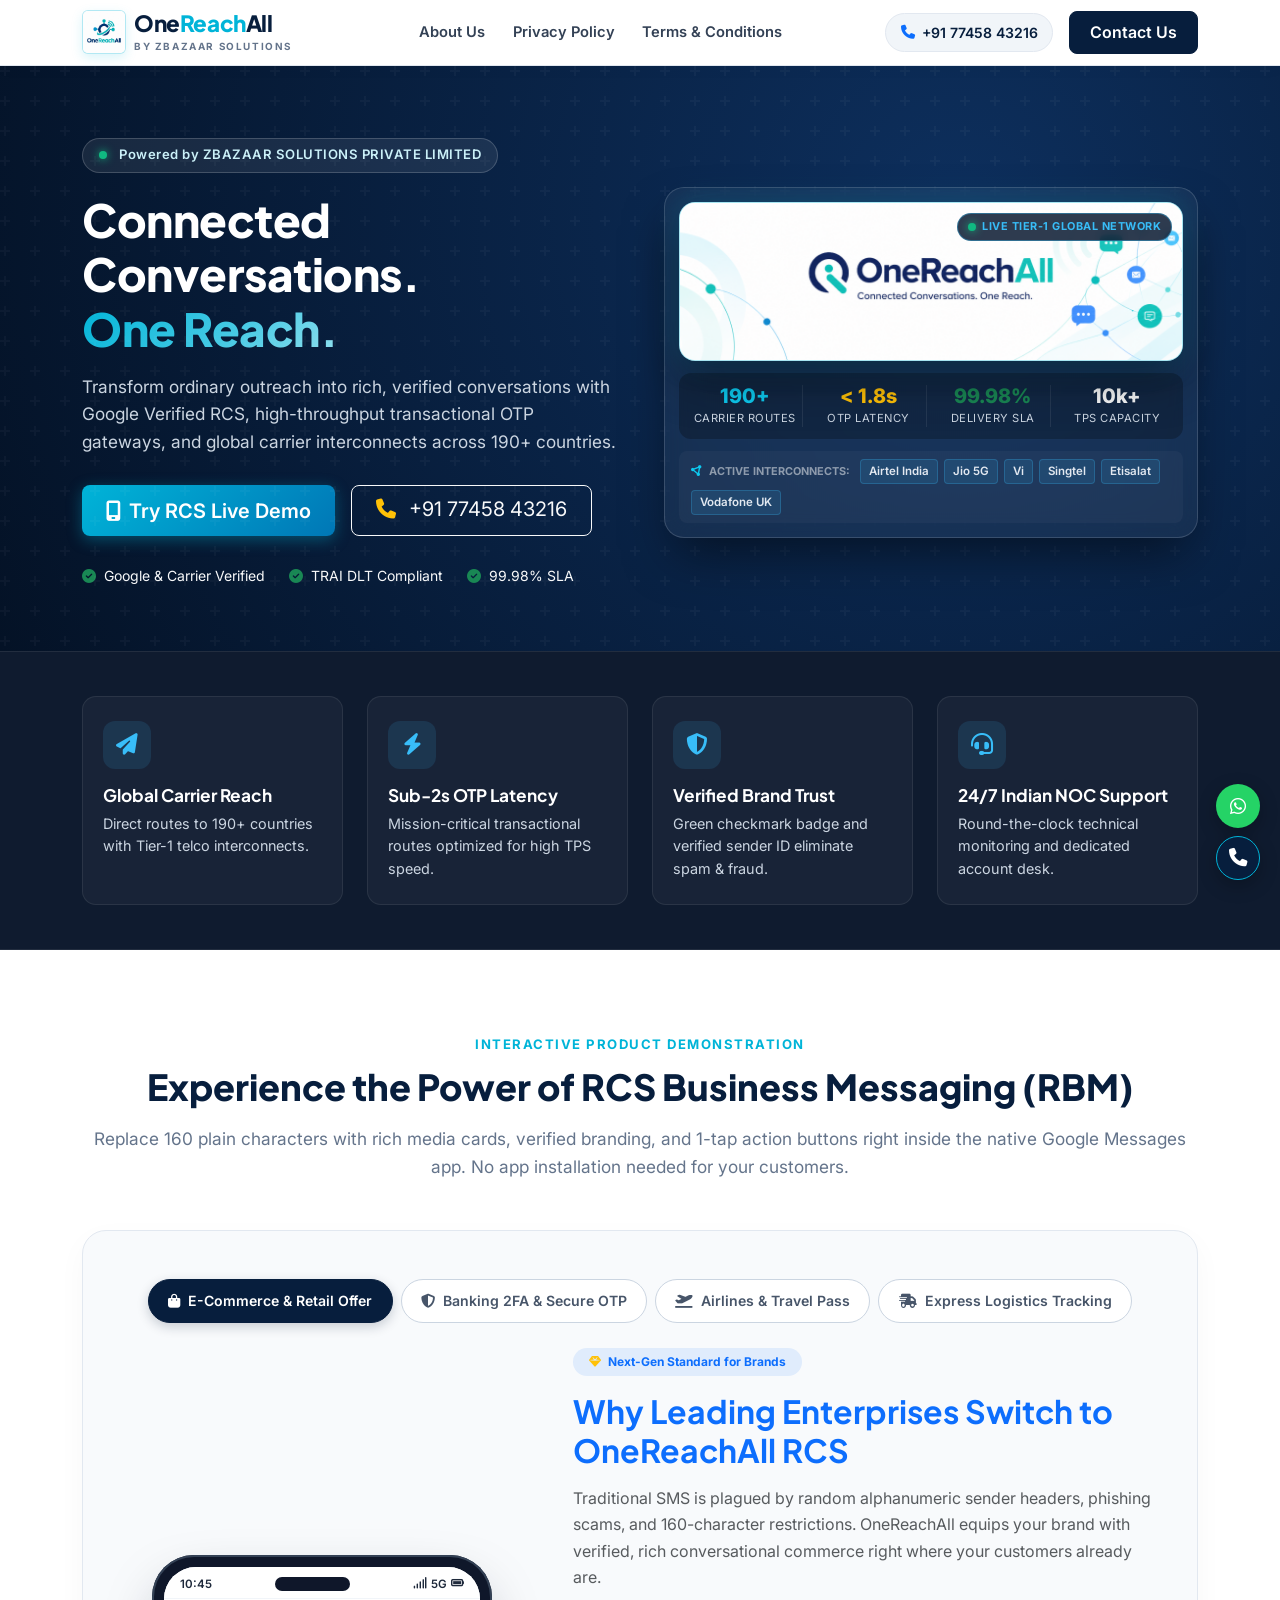
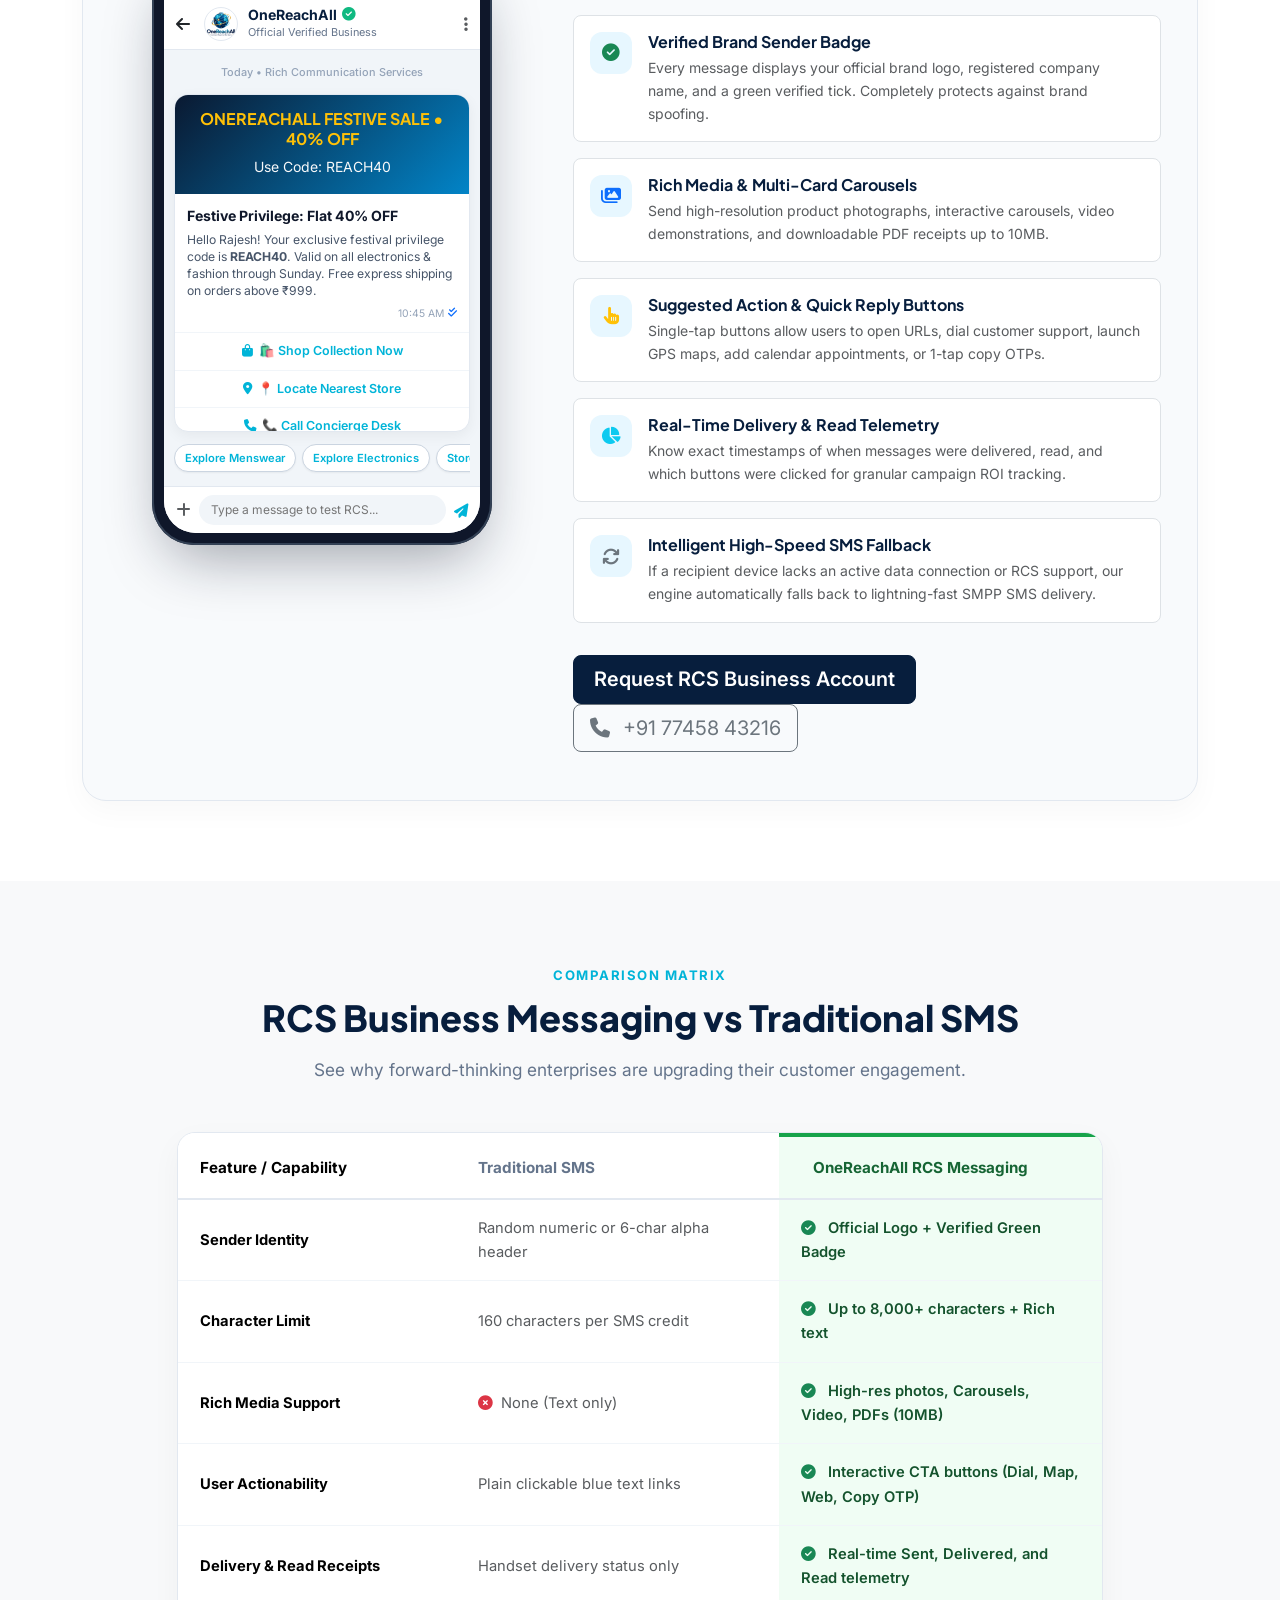
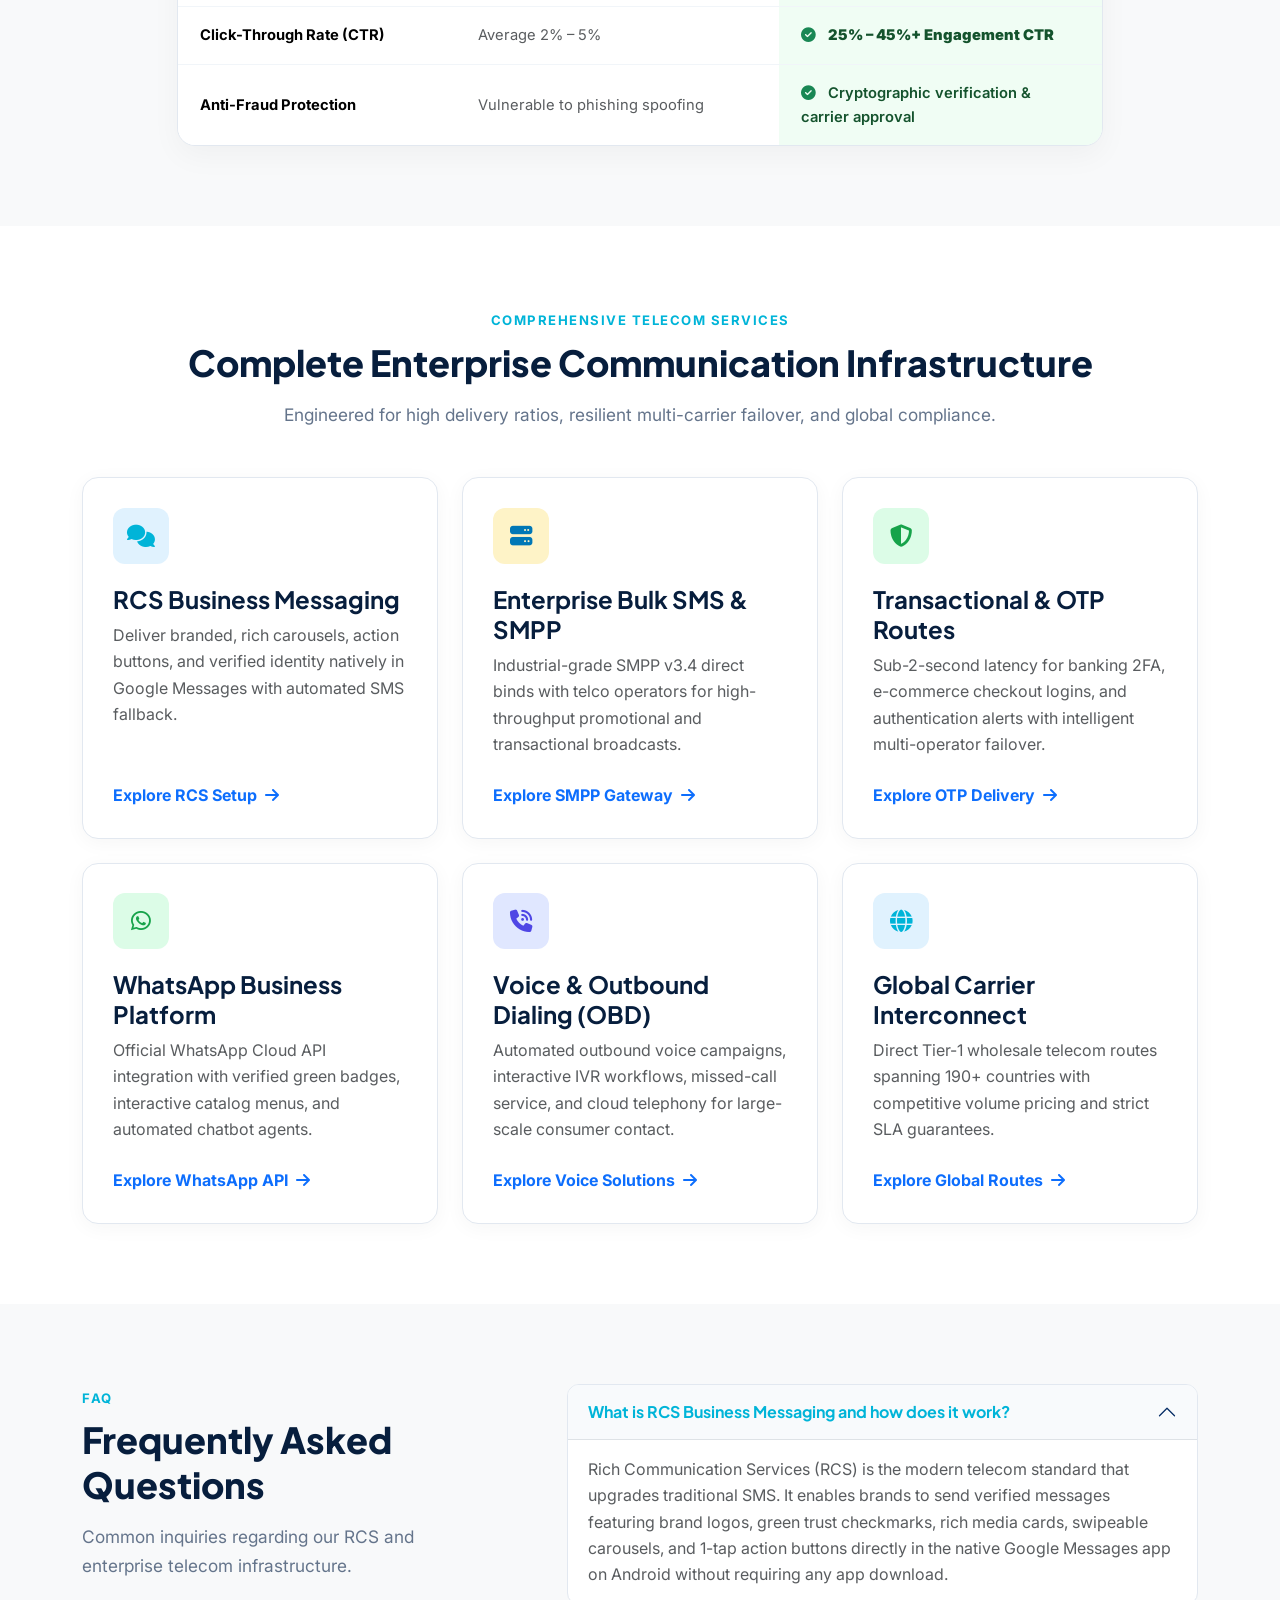
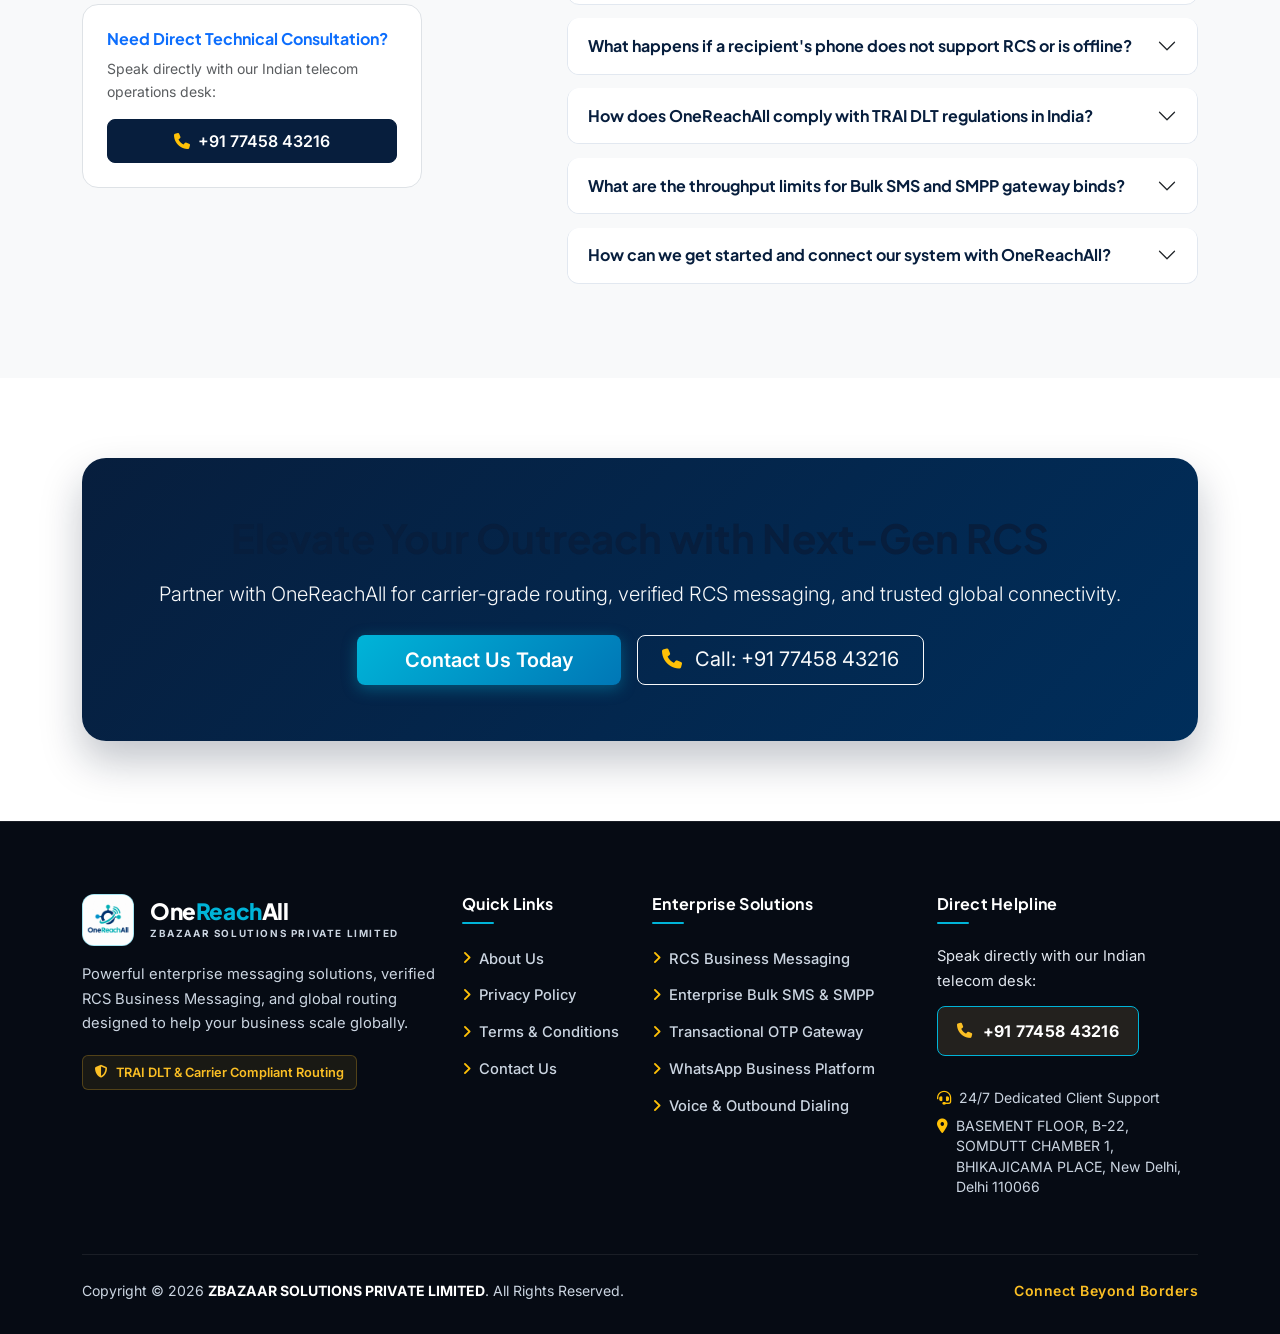
==== index.html @ 516e7132 "Initial commit - OneReachAll website by ZBAZAAR SOLUTIONS PRIVATE LIMITED" ====
<!DOCTYPE html>
<html lang="en">
<head>
  <meta charset="UTF-8">
  <meta name="viewport" content="width=device-width, initial-scale=1.0">
  <title>OneReachAll | Next-Gen RCS &amp; Enterprise Messaging Solutions</title>
  <meta name="description" content="OneReachAll provides enterprise-grade RCS Business Messaging, Bulk SMS, SMPP Gateway, and global carrier connectivity. Connect Beyond Borders.">
  
  <link rel="icon" type="image/svg+xml" href="assets/images/logo-icon.svg">
  <link rel="preconnect" href="https://fonts.googleapis.com">
  <link rel="preconnect" href="https://fonts.gstatic.com" crossorigin>
  <link href="https://fonts.googleapis.com/css2?family=Plus+Jakarta+Sans:wght@400;500;600;700;800&family=Inter:wght@400;500;600;700&display=swap" rel="stylesheet">
  <link rel="stylesheet" href="https://cdnjs.cloudflare.com/ajax/libs/font-awesome/6.4.2/css/all.min.css">
  <link href="https://cdn.jsdelivr.net/npm/bootstrap@5.3.2/dist/css/bootstrap.min.css" rel="stylesheet">
  <link rel="stylesheet" href="assets/css/style.css">
</head>
<body>

  <!-- Top Navbar -->
  <nav class="navbar navbar-expand-lg navbar-custom">
    <div class="container">
      <a class="navbar-brand d-flex align-items-center gap-2" href="/">
        <img src="assets/images/logo.jpg" alt="OneReachAll Logo" class="navbar-logo-img">
        <div class="brand-text">
          <div class="brand-name">One<span class="text-cyan">Reach</span>All</div>
          <div class="brand-sub">BY ZBAZAAR SOLUTIONS</div>
        </div>
      </a>
      
      <button class="navbar-toggler" type="button" data-bs-toggle="collapse" data-bs-target="#mainNav" aria-controls="mainNav" aria-expanded="false" aria-label="Toggle navigation">
        <span class="navbar-toggler-icon"></span>
      </button>

      <div class="collapse navbar-collapse" id="mainNav">
        <ul class="navbar-nav mx-auto mb-2 mb-lg-0">
          <li class="nav-item"><a class="nav-link" href="about-us">About Us</a></li>
          <li class="nav-item"><a class="nav-link" href="privacy-policy">Privacy Policy</a></li>
          <li class="nav-item"><a class="nav-link" href="terms-conditions">Terms &amp; Conditions</a></li>
        </ul>

        <div class="d-flex align-items-center gap-3">
          <a href="tel:+917745843216" class="btn-phone">
            <i class="fa fa-phone text-primary"></i>
            <span>+91 77458 43216</span>
          </a>
          <a href="contact-us" class="btn btn-navy">Contact Us</a>
        </div>
      </div>
    </div>
  </nav>

  <!-- Hero Section -->
  <section class="hero-section">
    <div class="container">
      <div class="row align-items-center g-5">
        <!-- Left: Headline & CTAs -->
        <div class="col-lg-6">
          <span class="hero-badge">
            <span class="pulse-dot me-1"></span> Powered by ZBAZAAR SOLUTIONS PRIVATE LIMITED
          </span>
          <h1 class="hero-title mb-3">
            Connected Conversations. <br><span class="gradient-text">One Reach.</span>
          </h1>
          <p class="hero-desc">
            Transform ordinary outreach into rich, verified conversations with Google Verified RCS, high-throughput transactional OTP gateways, and global carrier interconnects across 190+ countries.
          </p>
          <div class="d-flex flex-wrap gap-3 mb-4">
            <a href="#rcs-solutions" class="btn btn-gold btn-lg px-4">
              <i class="fa fa-mobile-screen me-2"></i> Try RCS Live Demo
            </a>
            <a href="tel:+917745843216" class="btn btn-outline-light btn-lg px-4">
              <i class="fa fa-phone me-2 text-warning"></i> +91 77458 43216
            </a>
          </div>
          <div class="d-flex flex-wrap align-items-center gap-4 text-light small pt-1">
            <div><i class="fa fa-circle-check text-success me-1"></i> Google &amp; Carrier Verified</div>
            <div><i class="fa fa-circle-check text-success me-1"></i> TRAI DLT Compliant</div>
            <div><i class="fa fa-circle-check text-success me-1"></i> 99.98% SLA</div>
          </div>
        </div>

        <!-- Right: Balanced Live Telecom Operations Dashboard -->
        <div class="col-lg-6">
          <div class="hero-dashboard-card">
            <div class="hero-banner-wrap">
              <img src="assets/images/banner.png" alt="OneReachAll - Connected Conversations. One Reach." class="hero-banner-img">
              <div class="hero-banner-overlay-badge">
                <span class="pulse-dot"></span> LIVE TIER-1 GLOBAL NETWORK
              </div>
            </div>

            <div class="hero-telemetry-grid">
              <div class="telemetry-item">
                <div class="telemetry-val text-info">190+</div>
                <div class="telemetry-lbl">Carrier Routes</div>
              </div>
              <div class="telemetry-item">
                <div class="telemetry-val text-warning">&lt; 1.8s</div>
                <div class="telemetry-lbl">OTP Latency</div>
              </div>
              <div class="telemetry-item">
                <div class="telemetry-val text-success">99.98%</div>
                <div class="telemetry-lbl">Delivery SLA</div>
              </div>
              <div class="telemetry-item">
                <div class="telemetry-val text-light">10k+</div>
                <div class="telemetry-lbl">TPS Capacity</div>
              </div>
            </div>

            <div class="hero-route-ticker">
              <span class="text-white-50 text-uppercase fw-bold me-1" style="font-size: 0.68rem;">
                <i class="fa fa-circle-nodes text-info me-1"></i> Active Interconnects:
              </span>
              <span class="ticker-pill">Airtel India</span>
              <span class="ticker-pill">Jio 5G</span>
              <span class="ticker-pill">Vi</span>
              <span class="ticker-pill">Singtel</span>
              <span class="ticker-pill">Etisalat</span>
              <span class="ticker-pill">Vodafone UK</span>
            </div>
          </div>
        </div>
      </div>
    </div>
  </section>

  <!-- 4 Pillars Section -->
  <section class="features-strip">
    <div class="container">
      <div class="row g-4">
        <div class="col-md-3 col-sm-6">
          <div class="feature-box">
            <div class="feature-icon-wrap"><i class="fa fa-paper-plane"></i></div>
            <h4>Global Carrier Reach</h4>
            <p>Direct routes to 190+ countries with Tier-1 telco interconnects.</p>
          </div>
        </div>
        <div class="col-md-3 col-sm-6">
          <div class="feature-box">
            <div class="feature-icon-wrap"><i class="fa fa-bolt"></i></div>
            <h4>Sub-2s OTP Latency</h4>
            <p>Mission-critical transactional routes optimized for high TPS speed.</p>
          </div>
        </div>
        <div class="col-md-3 col-sm-6">
          <div class="feature-box">
            <div class="feature-icon-wrap"><i class="fa fa-shield-halved"></i></div>
            <h4>Verified Brand Trust</h4>
            <p>Green checkmark badge and verified sender ID eliminate spam &amp; fraud.</p>
          </div>
        </div>
        <div class="col-md-3 col-sm-6">
          <div class="feature-box">
            <div class="feature-icon-wrap"><i class="fa fa-headset"></i></div>
            <h4>24/7 Indian NOC Support</h4>
            <p>Round-the-clock technical monitoring and dedicated account desk.</p>
          </div>
        </div>
      </div>
    </div>
  </section>

  <!-- ========================================================
       CORE HIGHLIGHT: RCS INTERACTIVE SIMULATOR & SHOWCASE
       ======================================================== -->
  <section id="rcs-solutions" class="section-padding bg-white">
    <div class="container">
      <div class="text-center max-w-700 mx-auto mb-5">
        <span class="section-tag">Interactive Product Demonstration</span>
        <h2 class="section-title">Experience the Power of RCS Business Messaging (RBM)</h2>
        <p class="lead-text">
          Replace 160 plain characters with rich media cards, verified branding, and 1-tap action buttons right inside the native Google Messages app. No app installation needed for your customers.
        </p>
      </div>

      <div class="rcs-simulator-wrapper">
        <!-- Interactive Tabs for Use Cases -->
        <div class="d-flex flex-wrap justify-content-center gap-2 mb-4">
          <button type="button" class="rcs-tab-btn active" data-tab="retail">
            <i class="fa fa-bag-shopping"></i> E-Commerce &amp; Retail Offer
          </button>
          <button type="button" class="rcs-tab-btn" data-tab="banking">
            <i class="fa fa-shield-halved"></i> Banking 2FA &amp; Secure OTP
          </button>
          <button type="button" class="rcs-tab-btn" data-tab="travel">
            <i class="fa fa-plane-departure"></i> Airlines &amp; Travel Pass
          </button>
          <button type="button" class="rcs-tab-btn" data-tab="logistics">
            <i class="fa fa-truck-fast"></i> Express Logistics Tracking
          </button>
        </div>

        <div class="row align-items-center g-5">
          <!-- Left: Fixed-Height Realistic Smartphone Simulator -->
          <div class="col-lg-5">
            <div class="rcs-phone-bezel">
              <div class="rcs-phone-screen">
                <!-- Phone Status Bar -->
                <div class="rcs-status-bar">
                  <span>10:45</span>
                  <div class="rcs-notch"></div>
                  <div class="d-flex align-items-center gap-1">
                    <i class="fa fa-signal"></i>
                    <span>5G</span>
                    <i class="fa fa-battery-full"></i>
                  </div>
                </div>

                <!-- RCS App Header -->
                <div class="rcs-app-header">
                  <button type="button" id="rcsBackBtn" class="btn p-0 border-0 bg-transparent text-dark me-1" title="Back to Inbox"><i class="fa fa-arrow-left"></i></button>
                  <img src="assets/images/logo.png" alt="OneReachAll Avatar" class="rcs-app-avatar">
                  <div class="flex-grow-1">
                    <div class="rcs-brand-name">
                      OneReachAll <i class="fa-solid fa-circle-check rcs-verified-badge" title="Verified Brand"></i>
                    </div>
                    <span class="rcs-brand-status">Official Verified Business</span>
                  </div>
                  <button type="button" id="rcsMenuBtn" class="btn p-0 border-0 bg-transparent text-muted" title="Business Info"><i class="fa fa-ellipsis-vertical"></i></button>
                </div>

                <!-- Chat Body with Rich Card -->
                <div class="rcs-chat-body">
                  <div class="rcs-chat-date">Today &bull; Rich Communication Services</div>

                  <div id="phoneRichCard" class="rcs-rich-card">
                    <div class="rcs-card-media-banner">
                      <h6 id="rcsBannerText" class="fw-bold mb-1 text-warning">ONEREACHALL FESTIVE SALE • 40% OFF</h6>
                      <small id="rcsBannerSub" class="text-light">Use Code: REACH40</small>
                    </div>
                    <div class="rcs-card-content">
                      <div id="rcsCardTitle" class="rcs-card-title">Festive Privilege: Flat 40% OFF</div>
                      <div id="rcsCardText" class="rcs-card-text">
                        Hello Rajesh! Your exclusive festival privilege code is <strong>REACH40</strong>. Valid on all electronics &amp; fashion through Sunday. Free express shipping on orders above ₹999.
                      </div>
                      <div class="rcs-card-time">
                        <span>10:45 AM</span>
                        <i class="fa fa-check-double text-primary"></i>
                      </div>
                    </div>
                    <div id="rcsCardActions" class="rcs-actions-list">
                      <!-- Action buttons rendered via JS -->
                    </div>
                  </div>

                  <!-- Quick Reply Chips -->
                  <div id="rcsCardChips" class="rcs-chips-row">
                    <!-- Chips rendered via JS -->
                  </div>
                </div>

                <!-- Chat Input Bar -->
                <div class="rcs-input-bar">
                  <i class="fa fa-plus text-muted" id="rcsAttachBtn" role="button" title="Add Media"></i>
                  <input type="text" id="rcsInputText" placeholder="Type a message to test RCS...">
                  <button type="button" id="rcsSendBtn" class="btn p-0 border-0 bg-transparent" title="Send RCS message">
                    <i class="fa fa-paper-plane rcs-send-icon"></i>
                  </button>
                </div>
              </div>
            </div>
          </div>

          <!-- Right: Key RCS Capabilities -->
          <div class="col-lg-7">
            <span class="badge bg-primary bg-opacity-10 text-primary px-3 py-2 rounded-pill fw-bold mb-3">
              <i class="fa fa-gem me-1 text-warning"></i> Next-Gen Standard for Brands
            </span>
            <h3 class="h2 fw-bold text-primary mb-3">Why Leading Enterprises Switch to OneReachAll RCS</h3>
            <p class="text-muted mb-4">
              Traditional SMS is plagued by random alphanumeric sender headers, phishing scams, and 160-character restrictions. OneReachAll equips your brand with verified, rich conversational commerce right where your customers already are.
            </p>

            <div class="d-flex flex-column gap-3">
              <div class="p-3 bg-white border rounded-3 shadow-xs d-flex align-items-start gap-3">
                <div class="feature-icon-wrap mb-0 flex-shrink-0" style="width: 42px; height: 42px; font-size: 1.1rem;">
                  <i class="fa-solid fa-circle-check text-success"></i>
                </div>
                <div>
                  <h5 class="fw-bold mb-1 fs-6">Verified Brand Sender Badge</h5>
                  <p class="text-muted small mb-0">Every message displays your official brand logo, registered company name, and a green verified tick. Completely protects against brand spoofing.</p>
                </div>
              </div>

              <div class="p-3 bg-white border rounded-3 shadow-xs d-flex align-items-start gap-3">
                <div class="feature-icon-wrap mb-0 flex-shrink-0" style="width: 42px; height: 42px; font-size: 1.1rem;">
                  <i class="fa fa-images text-primary"></i>
                </div>
                <div>
                  <h5 class="fw-bold mb-1 fs-6">Rich Media &amp; Multi-Card Carousels</h5>
                  <p class="text-muted small mb-0">Send high-resolution product photographs, interactive carousels, video demonstrations, and downloadable PDF receipts up to 10MB.</p>
                </div>
              </div>

              <div class="p-3 bg-white border rounded-3 shadow-xs d-flex align-items-start gap-3">
                <div class="feature-icon-wrap mb-0 flex-shrink-0" style="width: 42px; height: 42px; font-size: 1.1rem;">
                  <i class="fa fa-hand-pointer text-warning"></i>
                </div>
                <div>
                  <h5 class="fw-bold mb-1 fs-6">Suggested Action &amp; Quick Reply Buttons</h5>
                  <p class="text-muted small mb-0">Single-tap buttons allow users to open URLs, dial customer support, launch GPS maps, add calendar appointments, or 1-tap copy OTPs.</p>
                </div>
              </div>

              <div class="p-3 bg-white border rounded-3 shadow-xs d-flex align-items-start gap-3">
                <div class="feature-icon-wrap mb-0 flex-shrink-0" style="width: 42px; height: 42px; font-size: 1.1rem;">
                  <i class="fa fa-chart-pie text-info"></i>
                </div>
                <div>
                  <h5 class="fw-bold mb-1 fs-6">Real-Time Delivery &amp; Read Telemetry</h5>
                  <p class="text-muted small mb-0">Know exact timestamps of when messages were delivered, read, and which buttons were clicked for granular campaign ROI tracking.</p>
                </div>
              </div>

              <div class="p-3 bg-white border rounded-3 shadow-xs d-flex align-items-start gap-3">
                <div class="feature-icon-wrap mb-0 flex-shrink-0" style="width: 42px; height: 42px; font-size: 1.1rem;">
                  <i class="fa fa-arrows-rotate text-secondary"></i>
                </div>
                <div>
                  <h5 class="fw-bold mb-1 fs-6">Intelligent High-Speed SMS Fallback</h5>
                  <p class="text-muted small mb-0">If a recipient device lacks an active data connection or RCS support, our engine automatically falls back to lightning-fast SMPP SMS delivery.</p>
                </div>
              </div>
            </div>

            <div class="mt-4 pt-2">
              <a href="contact-us" class="btn btn-navy btn-lg me-3">Request RCS Business Account</a>
              <a href="tel:+917745843216" class="btn btn-outline-secondary btn-lg">
                <i class="fa fa-phone me-2"></i> +91 77458 43216
              </a>
            </div>
          </div>
        </div>
      </div>
    </div>
  </section>

  <!-- ========================================================
       RCS VS TRADITIONAL SMS COMPARISON TABLE
       ======================================================== -->
  <section class="section-padding bg-light">
    <div class="container">
      <div class="text-center max-w-700 mx-auto mb-5">
        <span class="section-tag">Comparison Matrix</span>
        <h2 class="section-title">RCS Business Messaging vs Traditional SMS</h2>
        <p class="lead-text">See why forward-thinking enterprises are upgrading their customer engagement.</p>
      </div>

      <div class="row justify-content-center">
        <div class="col-lg-10">
          <div class="comparison-card">
            <div class="table-responsive">
              <table class="table comparison-table">
                <thead>
                  <tr>
                    <th scope="col" style="width: 30%;">Feature / Capability</th>
                    <th scope="col" style="width: 35%; color: #64748b;">Traditional SMS</th>
                    <th scope="col" class="highlight-col" style="width: 35%;">
                      <i class="fa fa-shield-check me-2"></i> OneReachAll RCS Messaging
                    </th>
                  </tr>
                </thead>
                <tbody>
                  <tr>
                    <td><strong>Sender Identity</strong></td>
                    <td class="text-muted">Random numeric or 6-char alpha header</td>
                    <td class="highlight-col">
                      <i class="fa fa-check-circle text-success me-2"></i> Official Logo + Verified Green Badge
                    </td>
                  </tr>
                  <tr>
                    <td><strong>Character Limit</strong></td>
                    <td class="text-muted">160 characters per SMS credit</td>
                    <td class="highlight-col">
                      <i class="fa fa-check-circle text-success me-2"></i> Up to 8,000+ characters + Rich text
                    </td>
                  </tr>
                  <tr>
                    <td><strong>Rich Media Support</strong></td>
                    <td class="text-muted"><i class="fa fa-times-circle text-danger me-1"></i> None (Text only)</td>
                    <td class="highlight-col">
                      <i class="fa fa-check-circle text-success me-2"></i> High-res photos, Carousels, Video, PDFs (10MB)
                    </td>
                  </tr>
                  <tr>
                    <td><strong>User Actionability</strong></td>
                    <td class="text-muted">Plain clickable blue text links</td>
                    <td class="highlight-col">
                      <i class="fa fa-check-circle text-success me-2"></i> Interactive CTA buttons (Dial, Map, Web, Copy OTP)
                    </td>
                  </tr>
                  <tr>
                    <td><strong>Delivery &amp; Read Receipts</strong></td>
                    <td class="text-muted">Handset delivery status only</td>
                    <td class="highlight-col">
                      <i class="fa fa-check-circle text-success me-2"></i> Real-time Sent, Delivered, and Read telemetry
                    </td>
                  </tr>
                  <tr>
                    <td><strong>Click-Through Rate (CTR)</strong></td>
                    <td class="text-muted">Average 2% – 5%</td>
                    <td class="highlight-col">
                      <i class="fa fa-check-circle text-success me-2"></i> <strong>25% – 45%+ Engagement CTR</strong>
                    </td>
                  </tr>
                  <tr>
                    <td><strong>Anti-Fraud Protection</strong></td>
                    <td class="text-muted">Vulnerable to phishing spoofing</td>
                    <td class="highlight-col">
                      <i class="fa fa-check-circle text-success me-2"></i> Cryptographic verification &amp; carrier approval
                    </td>
                  </tr>
                </tbody>
              </table>
            </div>
          </div>
        </div>
      </div>
    </div>
  </section>

  <!-- ========================================================
       FULL SUITE OF ENTERPRISE SOLUTIONS
       ======================================================== -->
  <section id="services" class="section-padding bg-white">
    <div class="container">
      <div class="text-center max-w-700 mx-auto mb-5">
        <span class="section-tag">Comprehensive Telecom Services</span>
        <h2 class="section-title">Complete Enterprise Communication Infrastructure</h2>
        <p class="lead-text">
          Engineered for high delivery ratios, resilient multi-carrier failover, and global compliance.
        </p>
      </div>

      <div class="row g-4">
        <!-- Solution 1 -->
        <div class="col-lg-4 col-md-6">
          <div class="service-card">
            <div class="service-icon"><i class="fa fa-comments"></i></div>
            <h4 class="fw-bold mb-2">RCS Business Messaging</h4>
            <p class="text-muted mb-4 flex-grow-1">
              Deliver branded, rich carousels, action buttons, and verified identity natively in Google Messages with automated SMS fallback.
            </p>
            <a href="contact-us" class="text-primary fw-bold text-decoration-none">
              Explore RCS Setup <i class="fa fa-arrow-right ms-1"></i>
            </a>
          </div>
        </div>

        <!-- Solution 2 -->
        <div class="col-lg-4 col-md-6">
          <div class="service-card">
            <div class="service-icon gold"><i class="fa fa-server"></i></div>
            <h4 class="fw-bold mb-2">Enterprise Bulk SMS &amp; SMPP</h4>
            <p class="text-muted mb-4 flex-grow-1">
              Industrial-grade SMPP v3.4 direct binds with telco operators for high-throughput promotional and transactional broadcasts.
            </p>
            <a href="contact-us" class="text-primary fw-bold text-decoration-none">
              Explore SMPP Gateway <i class="fa fa-arrow-right ms-1"></i>
            </a>
          </div>
        </div>

        <!-- Solution 3 -->
        <div class="col-lg-4 col-md-6">
          <div class="service-card">
            <div class="service-icon green"><i class="fa fa-shield-halved"></i></div>
            <h4 class="fw-bold mb-2">Transactional &amp; OTP Routes</h4>
            <p class="text-muted mb-4 flex-grow-1">
              Sub-2-second latency for banking 2FA, e-commerce checkout logins, and authentication alerts with intelligent multi-operator failover.
            </p>
            <a href="contact-us" class="text-primary fw-bold text-decoration-none">
              Explore OTP Delivery <i class="fa fa-arrow-right ms-1"></i>
            </a>
          </div>
        </div>

        <!-- Solution 4 -->
        <div class="col-lg-4 col-md-6">
          <div class="service-card">
            <div class="service-icon green"><i class="fa-brands fa-whatsapp"></i></div>
            <h4 class="fw-bold mb-2">WhatsApp Business Platform</h4>
            <p class="text-muted mb-4 flex-grow-1">
              Official WhatsApp Cloud API integration with verified green badges, interactive catalog menus, and automated chatbot agents.
            </p>
            <a href="contact-us" class="text-primary fw-bold text-decoration-none">
              Explore WhatsApp API <i class="fa fa-arrow-right ms-1"></i>
            </a>
          </div>
        </div>

        <!-- Solution 5 -->
        <div class="col-lg-4 col-md-6">
          <div class="service-card">
            <div class="service-icon indigo"><i class="fa fa-phone-volume"></i></div>
            <h4 class="fw-bold mb-2">Voice &amp; Outbound Dialing (OBD)</h4>
            <p class="text-muted mb-4 flex-grow-1">
              Automated outbound voice campaigns, interactive IVR workflows, missed-call service, and cloud telephony for large-scale consumer contact.
            </p>
            <a href="contact-us" class="text-primary fw-bold text-decoration-none">
              Explore Voice Solutions <i class="fa fa-arrow-right ms-1"></i>
            </a>
          </div>
        </div>

        <!-- Solution 6 -->
        <div class="col-lg-4 col-md-6">
          <div class="service-card">
            <div class="service-icon"><i class="fa fa-globe"></i></div>
            <h4 class="fw-bold mb-2">Global Carrier Interconnect</h4>
            <p class="text-muted mb-4 flex-grow-1">
              Direct Tier-1 wholesale telecom routes spanning 190+ countries with competitive volume pricing and strict SLA guarantees.
            </p>
            <a href="contact-us" class="text-primary fw-bold text-decoration-none">
              Explore Global Routes <i class="fa fa-arrow-right ms-1"></i>
            </a>
          </div>
        </div>
      </div>
    </div>
  </section>

  <!-- ========================================================
       FAQ ACCORDION SECTION
       ======================================================== -->
  <section class="section-padding bg-light">
    <div class="container">
      <div class="row g-5">
        <div class="col-lg-4">
          <span class="section-tag">FAQ</span>
          <h2 class="section-title">Frequently Asked Questions</h2>
          <p class="lead-text">Common inquiries regarding our RCS and enterprise telecom infrastructure.</p>
          <div class="p-4 bg-white border rounded-4 shadow-xs mt-4">
            <h6 class="fw-bold text-primary mb-2">Need Direct Technical Consultation?</h6>
            <p class="small text-muted mb-3">Speak directly with our Indian telecom operations desk:</p>
            <a href="tel:+917745843216" class="btn btn-navy w-100">
              <i class="fa fa-phone me-2 text-warning"></i> +91 77458 43216
            </a>
          </div>
        </div>

        <div class="col-lg-7 offset-lg-1">
          <div class="accordion" id="faqAccordion">
            <div class="accordion-item">
              <h2 class="accordion-header">
                <button class="accordion-button" type="button" data-bs-toggle="collapse" data-bs-target="#f1">
                  What is RCS Business Messaging and how does it work?
                </button>
              </h2>
              <div id="f1" class="accordion-collapse collapse show" data-bs-parent="#faqAccordion">
                <div class="accordion-body text-muted">
                  Rich Communication Services (RCS) is the modern telecom standard that upgrades traditional SMS. It enables brands to send verified messages featuring brand logos, green trust checkmarks, rich media cards, swipeable carousels, and 1-tap action buttons directly in the native Google Messages app on Android without requiring any app download.
                </div>
              </div>
            </div>

            <div class="accordion-item">
              <h2 class="accordion-header">
                <button class="accordion-button collapsed" type="button" data-bs-toggle="collapse" data-bs-target="#f2">
                  What happens if a recipient's phone does not support RCS or is offline?
                </button>
              </h2>
              <div id="f2" class="accordion-collapse collapse" data-bs-parent="#faqAccordion">
                <div class="accordion-body text-muted">
                  OneReachAll utilizes an intelligent automatic fallback engine. If the recipient does not have an active data connection or uses an unsupported device, the system automatically converts and delivers the message via our high-speed SMPP SMS route within seconds, ensuring 100% reachability.
                </div>
              </div>
            </div>

            <div class="accordion-item">
              <h2 class="accordion-header">
                <button class="accordion-button collapsed" type="button" data-bs-toggle="collapse" data-bs-target="#f3">
                  How does OneReachAll comply with TRAI DLT regulations in India?
                </button>
              </h2>
              <div id="f3" class="accordion-collapse collapse" data-bs-parent="#faqAccordion">
                <div class="accordion-body text-muted">
                  All domestic Indian routes operated by OneReachAll are fully integrated with major telecom DLT platforms (Jio, Airtel, Vi, BSNL). We assist enterprise clients with Principal Entity (PE) registration, header scrubbing, and content template whitelisting to guarantee seamless compliance.
                </div>
              </div>
            </div>

            <div class="accordion-item">
              <h2 class="accordion-header">
                <button class="accordion-button collapsed" type="button" data-bs-toggle="collapse" data-bs-target="#f4">
                  What are the throughput limits for Bulk SMS and SMPP gateway binds?
                </button>
              </h2>
              <div id="f4" class="accordion-collapse collapse" data-bs-parent="#faqAccordion">
                <div class="accordion-body text-muted">
                  Our carrier-grade SMPP v3.4 gateways scale up to 10,000+ TPS (Transactions Per Second) with multi-bind load balancing, ideal for large national festivals, OTP spikes, and nationwide marketing campaigns.
                </div>
              </div>
            </div>

            <div class="accordion-item">
              <h2 class="accordion-header">
                <button class="accordion-button collapsed" type="button" data-bs-toggle="collapse" data-bs-target="#f5">
                  How can we get started and connect our system with OneReachAll?
                </button>
              </h2>
              <div id="f5" class="accordion-collapse collapse" data-bs-parent="#faqAccordion">
                <div class="accordion-body text-muted">
                  You can call our Indian representative directly at <strong>+91 77458 43216</strong> or submit an inquiry through our Contact Us page. Our onboarding team configures your API sandbox or SMPP credentials within hours.
                </div>
              </div>
            </div>
          </div>
        </div>
      </div>
    </div>
  </section>

  <!-- ========================================================
       CTA BOX
       ======================================================== -->
  <section class="section-padding bg-white">
    <div class="container">
      <div class="cta-banner text-center">
        <h2 class="display-6 fw-bold mb-3">Elevate Your Outreach with Next-Gen RCS</h2>
        <p class="lead text-light mb-4 max-w-700 mx-auto">
          Partner with OneReachAll for carrier-grade routing, verified RCS messaging, and trusted global connectivity.
        </p>
        <div class="d-flex flex-wrap justify-content-center gap-3">
          <a href="contact-us" class="btn btn-gold btn-lg px-5">Contact Us Today</a>
          <a href="tel:+917745843216" class="btn btn-outline-light btn-lg px-4">
            <i class="fa fa-phone me-2 text-warning"></i> Call: +91 77458 43216
          </a>
        </div>
      </div>
    </div>
  </section>

  <!-- Footer -->
  <footer class="footer-main">
    <div class="container">
      <div class="row g-4">
        <div class="col-lg-4 col-md-6">
          <a href="/" class="d-flex align-items-center gap-3 mb-3 text-decoration-none">
            <img src="assets/images/logo.jpg" alt="OneReachAll Logo" class="footer-logo-img">
            <div class="brand-text">
              <div class="brand-name text-white">One<span class="text-cyan">Reach</span>All</div>
              <div class="brand-sub text-muted">ZBAZAAR SOLUTIONS PRIVATE LIMITED</div>
            </div>
          </a>
          <p class="footer-desc">
            Powerful enterprise messaging solutions, verified RCS Business Messaging, and global routing designed to help your business scale globally.
          </p>
          <div class="footer-trust-badge">
            <i class="fa fa-shield-halved me-2"></i> TRAI DLT &amp; Carrier Compliant Routing
          </div>
        </div>

        <div class="col-lg-2 col-md-6">
          <h5 class="footer-links-title">Quick Links</h5>
          <ul class="footer-nav">
            <li><a href="about-us"><i class="fa fa-angle-right me-2 text-warning"></i>About Us</a></li>
            <li><a href="privacy-policy"><i class="fa fa-angle-right me-2 text-warning"></i>Privacy Policy</a></li>
            <li><a href="terms-conditions"><i class="fa fa-angle-right me-2 text-warning"></i>Terms &amp; Conditions</a></li>
            <li><a href="contact-us"><i class="fa fa-angle-right me-2 text-warning"></i>Contact Us</a></li>
          </ul>
        </div>

        <div class="col-lg-3 col-md-6">
          <h5 class="footer-links-title">Enterprise Solutions</h5>
          <ul class="footer-nav">
            <li><a href="#rcs-solutions"><i class="fa fa-angle-right me-2 text-warning"></i>RCS Business Messaging</a></li>
            <li><a href="#services"><i class="fa fa-angle-right me-2 text-warning"></i>Enterprise Bulk SMS &amp; SMPP</a></li>
            <li><a href="#services"><i class="fa fa-angle-right me-2 text-warning"></i>Transactional OTP Gateway</a></li>
            <li><a href="#services"><i class="fa fa-angle-right me-2 text-warning"></i>WhatsApp Business Platform</a></li>
            <li><a href="#services"><i class="fa fa-angle-right me-2 text-warning"></i>Voice &amp; Outbound Dialing</a></li>
          </ul>
        </div>

        <div class="col-lg-3 col-md-6">
          <h5 class="footer-links-title">Direct Helpline</h5>
          <p class="footer-help-text">Speak directly with our Indian telecom desk:</p>
          <a href="tel:+917745843216" class="btn-footer-phone mb-3">
            <i class="fa fa-phone"></i>
            <span>+91 77458 43216</span>
          </a>
          <div class="footer-support-info">
            <div class="footer-info-item"><i class="fa fa-headset text-warning me-2"></i> 24/7 Dedicated Client Support</div>
            <div class="footer-info-item"><i class="fa fa-location-dot text-warning me-2"></i> BASEMENT FLOOR, B-22, SOMDUTT CHAMBER 1, BHIKAJICAMA PLACE, New Delhi, Delhi 110066</div>
          </div>
        </div>
      </div>

      <div class="footer-bottom d-flex flex-wrap justify-content-between align-items-center">
        <div>Copyright &copy; 2026 <strong>ZBAZAAR SOLUTIONS PRIVATE LIMITED</strong>. All Rights Reserved.</div>
        <div class="footer-tagline">Connect Beyond Borders</div>
      </div>
    </div>
  </footer>

  <!-- Floating Quick Connect Action Buttons -->
  <div class="floating-contact-btn">
    <a href="https://wa.me/917745843216" target="_blank" class="float-wa-btn" title="Chat on WhatsApp">
      <i class="fa-brands fa-whatsapp"></i>
    </a>
    <a href="tel:+917745843216" class="float-call-btn" title="Call Helpline">
      <i class="fa fa-phone"></i>
    </a>
  </div>

  <script src="https://cdn.jsdelivr.net/npm/bootstrap@5.3.2/dist/js/bootstrap.bundle.min.js"></script>
  <script src="assets/js/main.js"></script>
</body>
</html>
---- assets/css/style.css ----
:root {
  --primary: #071e3d;
  --primary-light: #15294e;
  --primary-dark: #060e1d;
  --secondary: #00b4d8;
  --secondary-dark: #0096c7;
  --accent-gold: #00b4d8;
  --brand-cyan: #00b4d8;
  --brand-cyan-light: #48cae4;
  --brand-teal: #0077b6;
  --accent-gold-light: #caf0f8;
  --accent-gold-dark: #0077b6;
  --dark: #070d19;
  --light-bg: #f8fafc;
  --card-bg: #ffffff;
  --text-main: #0f172a;
  --text-muted: #64748b;
  --border-color: #e2e8f0;
  --rcs-blue: #00b4d8;
  --rcs-green: #10b981;
  --font-heading: 'Plus Jakarta Sans', system-ui, -apple-system, sans-serif;
  --font-body: 'Inter', system-ui, -apple-system, sans-serif;
}

* {
  margin: 0;
  padding: 0;
  box-sizing: border-box;
}

html {
  scroll-behavior: smooth;
}

body {
  font-family: var(--font-body);
  color: var(--text-main);
  background-color: #ffffff;
  line-height: 1.65;
  overflow-x: hidden;
}

h1, h2, h3, h4, h5, h6 {
  font-family: var(--font-heading);
  font-weight: 700;
  color: var(--primary);
  line-height: 1.25;
}

/* ========================================================
   NAVBAR (Bulletproof Single-Line Alignment)
   ======================================================== */
.navbar-custom {
  background: #ffffff;
  border-bottom: 1px solid var(--border-color);
  padding: 0.65rem 0;
  position: sticky;
  top: 0;
  z-index: 1030;
  box-shadow: 0 2px 15px rgba(0, 0, 0, 0.04);
}

.navbar-brand {
  padding: 0;
  margin-right: 1.5rem;
}

.navbar-brand img {
  height: 44px;
  width: auto;
  object-fit: contain;
  border-radius: 6px;
  transition: transform 0.2s ease;
}

.navbar-brand:hover img {
  transform: scale(1.02);
}

.navbar-nav .nav-link {
  font-weight: 600;
  color: #334155 !important;
  font-size: 0.92rem;
  padding: 0.5rem 0.85rem !important;
  white-space: nowrap; /* PREVENT MULTI-LINE WORD WRAPPING */
  transition: color 0.2s ease;
}

.navbar-nav .nav-link:hover, 
.navbar-nav .nav-link.active {
  color: var(--secondary) !important;
}

.btn-phone {
  background: #f1f5f9;
  color: var(--primary) !important;
  font-weight: 600;
  font-size: 0.88rem;
  padding: 0.45rem 0.9rem;
  border-radius: 50px;
  display: inline-flex;
  align-items: center;
  gap: 7px;
  text-decoration: none;
  white-space: nowrap;
  transition: all 0.2s ease;
  border: 1px solid #e2e8f0;
}

.btn-phone:hover {
  background: #e2e8f0;
  color: var(--secondary) !important;
  border-color: #cbd5e1;
}

.btn-gold {
  background: linear-gradient(135deg, #00b4d8 0%, #0077b6 100%);
  color: #ffffff !important;
  font-weight: 600;
  border: none;
  border-radius: 8px;
  padding: 0.65rem 1.4rem;
  transition: all 0.25s ease;
  box-shadow: 0 4px 15px rgba(0, 180, 216, 0.35);
  text-decoration: none;
  white-space: nowrap;
  display: inline-flex;
  align-items: center;
  justify-content: center;
}

.btn-gold:hover {
  transform: translateY(-2px);
  box-shadow: 0 6px 20px rgba(0, 180, 216, 0.5);
  color: #ffffff !important;
}

.btn-navy,
.btn-navy:active,
.btn-navy.active {
  background: var(--primary) !important;
  color: #ffffff !important;
  font-weight: 600;
  border-radius: 8px;
  padding: 0.55rem 1.25rem;
  transition: all 0.25s ease;
  text-decoration: none;
  white-space: nowrap;
  display: inline-flex;
  align-items: center;
  justify-content: center;
  border: 1px solid var(--primary) !important;
}

.btn-navy:hover {
  background: var(--secondary) !important;
  border-color: var(--secondary) !important;
  transform: translateY(-2px);
  color: #ffffff !important;
  box-shadow: 0 4px 14px rgba(2, 132, 199, 0.35);
}

/* ========================================================
   HERO SECTION & BALANCED TELECOM DASHBOARD
   ======================================================== */
.hero-section {
  background: radial-gradient(circle at 75% 25%, #0d2f5d 0%, #041226 100%);
  color: #ffffff;
  padding: 4.5rem 0 4rem;
  position: relative;
  overflow: hidden;
}

.hero-section::before {
  content: "";
  position: absolute;
  top: 0; left: 0; right: 0; bottom: 0;
  background: url("data:image/svg+xml,%3Csvg width='60' height='60' viewBox='0 0 60 60' xmlns='http://www.w3.org/2000/svg'%3E%3Cg fill='%23ffffff' fill-opacity='0.03' fill-rule='evenodd'%3E%3Cpath d='M36 34v-4h-2v4h-4v2h4v4h2v-4h4v-2h-4zm0-30V0h-2v4h-4v2h4v4h2V6h4V4h-4zM6 34v-4H4v4H0v2h4v4h2v-4h4v-2H6zM6 4V0H4v4H0v2h4v4h2V6h4V4H6z'/%3E%3C/g%3E%3C/svg%3E");
  pointer-events: none;
}

.hero-badge {
  display: inline-flex;
  align-items: center;
  gap: 8px;
  background: rgba(255, 255, 255, 0.08);
  border: 1px solid rgba(255, 255, 255, 0.18);
  color: var(--accent-gold-light);
  padding: 0.35rem 1rem;
  border-radius: 50px;
  font-size: 0.82rem;
  font-weight: 600;
  letter-spacing: 0.5px;
  margin-bottom: 1.25rem;
}

.hero-title {
  font-size: 2.85rem;
  font-weight: 800;
  color: #ffffff;
  letter-spacing: -0.5px;
  line-height: 1.2;
}

.hero-title .gradient-text {
  background: linear-gradient(135deg, #00b4d8 0%, #48cae4 60%, #90e0ef 100%);
  -webkit-background-clip: text;
  -webkit-text-fill-color: transparent;
}

.hero-desc {
  font-size: 1.08rem;
  color: #cbd5e1;
  max-width: 580px;
  margin-bottom: 1.85rem;
  line-height: 1.6;
}

/* Right-Column Balanced Telecom Dashboard Card */
.hero-dashboard-card {
  background: rgba(255, 255, 255, 0.05);
  backdrop-filter: blur(12px);
  -webkit-backdrop-filter: blur(12px);
  border: 1px solid rgba(255, 255, 255, 0.15);
  border-radius: 20px;
  padding: 14px;
  box-shadow: 0 25px 50px -12px rgba(0, 0, 0, 0.5);
  display: flex;
  flex-direction: column;
  gap: 12px;
}

.hero-banner-wrap {
  position: relative;
  border-radius: 12px;
  overflow: hidden;
  border: 1px solid rgba(255, 255, 255, 0.12);
}

.hero-banner-img {
  width: 100%;
  height: auto;
  display: block;
  object-fit: cover;
}

.hero-banner-overlay-badge {
  position: absolute;
  top: 10px;
  right: 10px;
  background: rgba(10, 25, 49, 0.85);
  backdrop-filter: blur(6px);
  border: 1px solid rgba(56, 189, 248, 0.4);
  color: #38bdf8;
  font-size: 0.68rem;
  font-weight: 700;
  letter-spacing: 0.5px;
  padding: 4px 10px;
  border-radius: 50px;
  display: flex;
  align-items: center;
  gap: 6px;
}

.pulse-dot {
  width: 8px;
  height: 8px;
  border-radius: 50%;
  background: #10b981;
  box-shadow: 0 0 8px #10b981;
  display: inline-block;
  animation: pulse 2s infinite;
}

@keyframes pulse {
  0% { transform: scale(0.95); opacity: 0.8; }
  50% { transform: scale(1.2); opacity: 1; }
  100% { transform: scale(0.95); opacity: 0.8; }
}

.hero-telemetry-grid {
  display: grid;
  grid-template-columns: repeat(4, 1fr);
  gap: 8px;
  background: rgba(0, 0, 0, 0.25);
  border-radius: 12px;
  padding: 12px 8px;
  text-align: center;
}

.telemetry-item {
  border-right: 1px solid rgba(255, 255, 255, 0.08);
}

.telemetry-item:last-child {
  border-right: none;
}

.telemetry-val {
  font-size: 1.25rem;
  font-weight: 800;
  line-height: 1.1;
  margin-bottom: 2px;
}

.telemetry-lbl {
  font-size: 0.7rem;
  color: #cbd5e1;
  text-transform: uppercase;
  letter-spacing: 0.5px;
}

.hero-route-ticker {
  background: rgba(255, 255, 255, 0.03);
  border-radius: 8px;
  padding: 8px 12px;
  display: flex;
  align-items: center;
  flex-wrap: wrap;
  gap: 6px;
  font-size: 0.75rem;
}

.ticker-pill {
  background: rgba(56, 189, 248, 0.12);
  color: #e2e8f0;
  border: 1px solid rgba(56, 189, 248, 0.25);
  padding: 2px 8px;
  border-radius: 4px;
  font-size: 0.72rem;
  font-weight: 600;
}

/* ========================================================
   4 PILLARS STRIP
   ======================================================== */
.features-strip {
  background: #0f1b2f;
  border-top: 1px solid rgba(255, 255, 255, 0.08);
  border-bottom: 1px solid rgba(255, 255, 255, 0.08);
  padding: 2.75rem 0;
}

.feature-box {
  background: rgba(255, 255, 255, 0.04);
  border: 1px solid rgba(255, 255, 255, 0.08);
  border-radius: 14px;
  padding: 1.5rem 1.25rem;
  transition: all 0.25s ease;
  height: 100%;
}

.feature-box:hover {
  background: rgba(255, 255, 255, 0.08);
  border-color: var(--accent-gold);
  transform: translateY(-4px);
}

.feature-icon-wrap {
  width: 48px;
  height: 48px;
  border-radius: 12px;
  background: rgba(56, 189, 248, 0.12);
  color: #38bdf8;
  display: flex;
  align-items: center;
  justify-content: center;
  font-size: 1.35rem;
  margin-bottom: 1rem;
}

.feature-box h4 {
  font-size: 1.08rem;
  color: #ffffff;
  margin-bottom: 0.4rem;
}

.feature-box p {
  color: #cbd5e1;
  font-size: 0.9rem;
  line-height: 1.55;
  margin-bottom: 0;
}

/* Section Common */
.section-padding {
  padding: 5rem 0;
}

.section-tag {
  color: var(--secondary);
  font-size: 0.82rem;
  font-weight: 700;
  text-transform: uppercase;
  letter-spacing: 1.5px;
  display: inline-block;
  margin-bottom: 0.5rem;
}

.section-title {
  font-size: 2.25rem;
  font-weight: 800;
  margin-bottom: 1rem;
  color: var(--primary);
}

.lead-text {
  font-size: 1.08rem;
  color: var(--text-muted);
}

/* ========================================================
   RCS INTERACTIVE SMARTPHONE SIMULATOR (PERFECT ALIGNMENT)
   ======================================================== */
.rcs-simulator-wrapper {
  background: #f8fafc;
  border: 1px solid #e2e8f0;
  border-radius: 24px;
  padding: 3rem 2.25rem;
  box-shadow: 0 10px 30px rgba(0, 0, 0, 0.03);
}

.rcs-tab-btn {
  border: 1px solid #cbd5e1;
  background: #ffffff;
  color: #475569;
  font-weight: 600;
  font-size: 0.88rem;
  padding: 0.6rem 1.2rem;
  border-radius: 50px;
  cursor: pointer;
  transition: all 0.2s ease;
  display: inline-flex;
  align-items: center;
  gap: 8px;
  white-space: nowrap;
}

.rcs-tab-btn:hover {
  background: #f1f5f9;
  color: var(--secondary);
}

.rcs-tab-btn.active {
  background: var(--primary);
  color: #ffffff;
  border-color: var(--primary);
  box-shadow: 0 4px 12px rgba(10, 25, 49, 0.2);
}

/* Realistic Smartphone Bezel - FIXED CONSTRAINT */
.rcs-phone-bezel {
  width: 340px;
  max-width: 100%;
  height: 590px;
  margin: 0 auto;
  background: #0f172a;
  border-radius: 42px;
  padding: 12px;
  box-shadow: 0 25px 60px -15px rgba(15, 23, 42, 0.4),
              0 0 0 2px #334155 inset;
  display: flex;
  flex-direction: column;
  position: relative;
}

.rcs-phone-screen {
  background: #f8fafc;
  border-radius: 32px;
  overflow: hidden;
  display: flex;
  flex-direction: column; /* FIXED: WAS flex-column */
  height: 100%;
  width: 100%;
  position: relative;
}

/* Phone Status Bar */
.rcs-status-bar {
  background: #ffffff;
  padding: 8px 16px 4px;
  display: flex;
  justify-content: space-between;
  align-items: center;
  font-size: 0.72rem;
  font-weight: 600;
  color: #1e293b;
  border-bottom: 1px solid #f1f5f9;
  flex-shrink: 0;
}

.rcs-notch {
  width: 75px;
  height: 14px;
  background: #0f172a;
  border-radius: 10px;
}

/* App Header */
.rcs-app-header {
  background: #ffffff;
  padding: 8px 12px;
  display: flex;
  align-items: center;
  gap: 10px;
  border-bottom: 1px solid #e2e8f0;
  flex-shrink: 0;
}

.rcs-app-avatar {
  width: 34px;
  height: 34px;
  border-radius: 50%;
  object-fit: cover;
  border: 1px solid #e2e8f0;
}

.rcs-brand-name {
  font-size: 0.88rem;
  font-weight: 700;
  color: var(--primary);
  display: flex;
  align-items: center;
  gap: 5px;
  line-height: 1.2;
}

.rcs-verified-badge {
  color: #10b981;
  font-size: 0.85rem;
}

.rcs-brand-status {
  font-size: 0.68rem;
  color: #64748b;
  display: block;
}

/* Chat Body with Scroll */
.rcs-chat-body {
  padding: 12px 10px;
  flex: 1 1 auto;
  overflow-y: auto;
  display: flex;
  flex-direction: column;
  gap: 10px;
  background: #f1f5f9;
}

.rcs-chat-date {
  text-align: center;
  font-size: 0.68rem;
  color: #94a3b8;
  font-weight: 500;
  margin: 2px 0;
}

/* RCS Rich Card */
.rcs-rich-card {
  background: #ffffff;
  border-radius: 14px;
  overflow: hidden;
  box-shadow: 0 4px 14px rgba(0, 0, 0, 0.05);
  border: 1px solid #e2e8f0;
  display: flex;
  flex-direction: column;
  transition: opacity 0.25s ease, transform 0.25s ease;
}

.rcs-card-media-banner {
  background: linear-gradient(135deg, #0a1931, #0284c7);
  padding: 14px 10px;
  color: #ffffff;
  text-align: center;
}

.rcs-card-content {
  padding: 10px 12px;
}

.rcs-card-title {
  font-size: 0.88rem;
  font-weight: 700;
  color: #0f172a;
  margin-bottom: 4px;
}

.rcs-card-text {
  font-size: 0.76rem;
  color: #475569;
  line-height: 1.4;
  margin-bottom: 6px;
}

.rcs-card-time {
  font-size: 0.65rem;
  color: #94a3b8;
  text-align: right;
  display: flex;
  align-items: center;
  justify-content: flex-end;
  gap: 4px;
}

/* Action Buttons inside RCS card */
.rcs-actions-list {
  border-top: 1px solid #f1f5f9;
  display: flex;
  flex-direction: column;
}

.rcs-action-btn {
  background: transparent;
  border: none;
  border-bottom: 1px solid #f1f5f9;
  padding: 8px 12px;
  text-align: center;
  color: var(--rcs-blue);
  font-weight: 600;
  font-size: 0.78rem;
  cursor: pointer;
  display: flex;
  align-items: center;
  justify-content: center;
  gap: 6px;
  transition: background 0.15s ease;
}

.rcs-action-btn:last-child {
  border-bottom: none;
}

.rcs-action-btn:hover {
  background: #f8fafc;
}

/* Chips / Quick Replies */
.rcs-chips-row {
  display: flex;
  gap: 6px;
  overflow-x: auto;
  padding: 2px 0;
}

.rcs-chip {
  background: #ffffff;
  border: 1px solid #cbd5e1;
  border-radius: 50px;
  padding: 4px 10px;
  font-size: 0.7rem;
  font-weight: 600;
  color: var(--rcs-blue);
  white-space: nowrap;
  box-shadow: 0 1px 2px rgba(0,0,0,0.05);
  cursor: pointer;
}

/* Phone Chat Input Bar */
.rcs-input-bar {
  background: #ffffff;
  padding: 8px 12px;
  display: flex;
  align-items: center;
  gap: 8px;
  border-top: 1px solid #e2e8f0;
  flex-shrink: 0;
}

.rcs-input-bar input {
  flex-grow: 1;
  border: none;
  background: #f1f5f9;
  border-radius: 50px;
  padding: 5px 12px;
  font-size: 0.75rem;
  outline: none;
}

.rcs-send-icon {
  color: var(--rcs-blue);
  font-size: 0.9rem;
  cursor: pointer;
  transition: transform 0.2s ease, color 0.2s ease;
}

.rcs-send-icon:hover {
  transform: scale(1.15);
  color: var(--primary);
}

.rcs-input-bar i.fa-plus {
  cursor: pointer;
  transition: color 0.2s ease;
}

.rcs-input-bar i.fa-plus:hover {
  color: var(--primary);
}

/* ========================================================
   RCS VS SMS COMPARISON TABLE
   ======================================================== */
.comparison-card {
  background: #ffffff;
  border: 1px solid var(--border-color);
  border-radius: 18px;
  overflow: hidden;
  box-shadow: 0 10px 30px rgba(0,0,0,0.04);
}

.comparison-table {
  width: 100%;
  margin-bottom: 0;
  border-collapse: separate;
  border-spacing: 0;
}

.comparison-table th {
  padding: 1.1rem 1.4rem;
  font-weight: 700;
  font-size: 0.95rem;
  border-bottom: 2px solid var(--border-color);
}

.comparison-table th.highlight-col {
  background: #f0fdf4;
  color: #166534;
  border-top: 4px solid #16a34a;
}

.comparison-table td {
  padding: 1rem 1.4rem;
  vertical-align: middle;
  border-bottom: 1px solid #f1f5f9;
  font-size: 0.92rem;
}

.comparison-table tr:last-child td {
  border-bottom: none;
}

.comparison-table td.highlight-col {
  background: #f0fdf4;
  font-weight: 600;
  color: #14532d;
}

/* Service Cards */
.service-card {
  background: #ffffff;
  border: 1px solid var(--border-color);
  border-radius: 16px;
  padding: 1.85rem;
  box-shadow: 0 4px 20px rgba(0, 0, 0, 0.04);
  transition: all 0.3s ease;
  height: 100%;
  display: flex;
  flex-direction: column;
}

.service-card:hover {
  transform: translateY(-5px);
  box-shadow: 0 16px 36px rgba(0, 0, 0, 0.08);
  border-color: #cbd5e1;
}

.service-icon {
  width: 56px;
  height: 56px;
  border-radius: 12px;
  background: #e0f2fe;
  color: var(--secondary);
  display: flex;
  align-items: center;
  justify-content: center;
  font-size: 1.4rem;
  margin-bottom: 1.25rem;
}

.service-icon.gold {
  background: #fef3c7;
  color: var(--accent-gold-dark);
}

.service-icon.green {
  background: #dcfce7;
  color: #16a34a;
}

.service-icon.indigo {
  background: #e0e7ff;
  color: #4f46e5;
}

/* Accordion */
.accordion-item {
  border: 1px solid var(--border-color);
  border-radius: 12px !important;
  margin-bottom: 0.85rem;
  overflow: hidden;
}

.accordion-button {
  font-weight: 700;
  font-size: 1rem;
  color: var(--primary);
  background: #ffffff;
  padding: 1.1rem 1.25rem;
}

.accordion-button:not(.collapsed) {
  color: var(--secondary);
  background-color: #f8fafc;
}

.accordion-button:focus {
  box-shadow: none;
  border-color: var(--secondary);
}

/* CTA Box */
.cta-banner {
  background: linear-gradient(135deg, var(--primary) 0%, #002e5b 100%);
  color: #ffffff;
  border-radius: 24px;
  padding: 3.5rem 2rem;
  position: relative;
  overflow: hidden;
  box-shadow: 0 20px 40px rgba(10, 25, 49, 0.25);
}

/* Contact Page Form */
.contact-card {
  background: #ffffff;
  border: 1px solid var(--border-color);
  border-radius: 18px;
  box-shadow: 0 10px 30px rgba(0,0,0,0.05);
  padding: 2.25rem;
}

.form-label {
  font-weight: 600;
  font-size: 0.88rem;
  color: #334155;
  margin-bottom: 0.35rem;
}

.form-control, .form-select {
  border: 1px solid #cbd5e1;
  border-radius: 8px;
  padding: 0.7rem 0.95rem;
  font-size: 0.92rem;
  transition: all 0.2s ease;
}

.form-control:focus, .form-select:focus {
  border-color: var(--secondary);
  box-shadow: 0 0 0 3px rgba(2, 132, 199, 0.15);
}

/* Footer High Contrast & Polish */
.footer-main {
  background: #060b14;
  color: #e2e8f0;
  border-top: 1px solid rgba(255, 255, 255, 0.08);
  padding: 4.5rem 0 2rem;
}

.footer-main .text-muted {
  color: #cbd5e1 !important;
}

.footer-brand-logo {
  height: 48px;
  width: auto;
  object-fit: contain;
  transition: transform 0.2s ease;
}

.footer-brand-logo:hover {
  transform: scale(1.02);
}

.footer-desc {
  color: #cbd5e1 !important;
  font-size: 0.92rem;
  line-height: 1.65;
  margin-top: 1rem;
  margin-bottom: 1.25rem;
}

.footer-trust-badge {
  display: inline-flex;
  align-items: center;
  font-size: 0.8rem;
  font-weight: 600;
  color: #fbbf24;
  background: rgba(251, 191, 36, 0.08);
  border: 1px solid rgba(251, 191, 36, 0.25);
  padding: 6px 12px;
  border-radius: 6px;
}

.footer-links-title {
  color: #ffffff;
  font-size: 1rem;
  font-weight: 700;
  letter-spacing: 0.3px;
  margin-bottom: 1.25rem;
  position: relative;
  padding-bottom: 10px;
}

.footer-links-title::after {
  content: '';
  position: absolute;
  left: 0;
  bottom: 0;
  width: 32px;
  height: 2px;
  background: var(--accent-gold);
  border-radius: 2px;
}

.footer-nav {
  list-style: none;
  padding: 0;
  margin: 0;
}

.footer-nav li {
  margin-bottom: 0.65rem;
}

.footer-nav a {
  color: #cbd5e1;
  text-decoration: none;
  font-size: 0.92rem;
  font-weight: 500;
  transition: all 0.2s ease;
  display: inline-flex;
  align-items: center;
}

.footer-nav a:hover {
  color: #fbbf24;
  transform: translateX(4px);
}

.footer-help-text {
  color: #e2e8f0 !important;
  font-size: 0.92rem;
  margin-bottom: 0.85rem;
}

.btn-footer-phone {
  background: rgba(197, 160, 89, 0.15);
  border: 1.5px solid var(--accent-gold);
  color: #ffffff !important;
  font-weight: 700;
  font-size: 1rem;
  padding: 0.65rem 1.2rem;
  border-radius: 8px;
  display: inline-flex;
  align-items: center;
  gap: 10px;
  text-decoration: none;
  transition: all 0.25s ease;
  letter-spacing: 0.3px;
}

.btn-footer-phone i {
  color: #fbbf24;
  font-size: 0.95rem;
}

.btn-footer-phone:hover {
  background: var(--accent-gold);
  color: #070d19 !important;
  transform: translateY(-2px);
  box-shadow: 0 6px 20px rgba(197, 160, 89, 0.35);
}

.btn-footer-phone:hover i {
  color: #070d19;
}

.footer-support-info {
  display: flex;
  flex-direction: column;
  gap: 8px;
  margin-top: 1rem;
}

.footer-info-item {
  color: #cbd5e1;
  font-size: 0.88rem;
  display: flex;
  align-items: flex-start;
  line-height: 1.45;
}

.footer-info-item i {
  margin-top: 3px;
  flex-shrink: 0;
}

.footer-bottom {
  margin-top: 3.5rem;
  padding-top: 1.5rem;
  border-top: 1px solid rgba(255, 255, 255, 0.08);
  font-size: 0.88rem;
  color: #cbd5e1;
}

.footer-bottom strong {
  color: #ffffff;
}

.footer-tagline {
  color: #fbbf24;
  font-weight: 600;
  letter-spacing: 0.5px;
}

/* Floating Quick Connect Button */
.floating-contact-btn {
  position: fixed;
  bottom: 20px;
  right: 20px;
  z-index: 1040;
  display: flex;
  flex-direction: column;
  gap: 8px;
}

.float-call-btn, .float-wa-btn {
  width: 44px;
  height: 44px;
  border-radius: 50%;
  display: flex;
  align-items: center;
  justify-content: center;
  color: #ffffff;
  font-size: 1.15rem;
  box-shadow: 0 6px 18px rgba(0,0,0,0.25);
  transition: all 0.2s ease;
  text-decoration: none;
}

.float-call-btn {
  background: var(--primary);
  border: 1.5px solid var(--accent-gold);
}

.float-wa-btn {
  background: #25d366;
}

.float-call-btn:hover, .float-wa-btn:hover {
  transform: scale(1.08);
  color: #ffffff;
}

/* Responsive */
@media (max-width: 991px) {
  .hero-title {
    font-size: 2.2rem;
  }
  .section-title {
    font-size: 1.8rem;
  }
  .hero-section {
    padding: 3rem 0;
  }
  .rcs-simulator-wrapper {
    padding: 2rem 1rem;
  }
  .hero-telemetry-grid {
    grid-template-columns: repeat(2, 1fr);
    gap: 12px;
  }
}


/* Brand Identity Classes for New Logo & Banner */
.text-cyan {
  color: #00b4d8 !important;
}

.brand-wrap {
  display: inline-flex;
  align-items: center;
  gap: 12px;
  text-decoration: none;
}

.navbar-logo-img {
  height: 48px;
  width: 48px;
  object-fit: cover;
  object-position: center 25%;
  border-radius: 12px;
  border: 1.5px solid rgba(0, 180, 216, 0.3);
  box-shadow: 0 4px 12px rgba(0, 180, 216, 0.15);
  background: #ffffff;
  transition: transform 0.25s ease, box-shadow 0.25s ease;
}

.navbar-brand:hover .navbar-logo-img {
  transform: scale(1.05);
  box-shadow: 0 6px 18px rgba(0, 180, 216, 0.3);
}

.brand-text {
  display: flex;
  flex-direction: column;
}

.brand-name {
  font-family: var(--font-heading);
  font-size: 1.4rem;
  font-weight: 800;
  color: var(--primary);
  line-height: 1.1;
  letter-spacing: -0.4px;
}

.brand-sub {
  font-family: var(--font-body);
  font-size: 0.62rem;
  font-weight: 700;
  letter-spacing: 1.6px;
  color: #64748b;
  text-transform: uppercase;
  margin-top: 2px;
}

.footer-logo-img {
  height: 52px;
  width: 52px;
  object-fit: cover;
  object-position: center 25%;
  border-radius: 12px;
  border: 1.5px solid rgba(0, 180, 216, 0.35);
  background: #ffffff;
}

.hero-banner-wrap {
  position: relative;
  border-radius: 16px;
  overflow: hidden;
  box-shadow: 0 20px 45px rgba(0, 0, 0, 0.4), 0 0 30px rgba(0, 180, 216, 0.25);
  border: 1px solid rgba(0, 180, 216, 0.35);
  background: #ffffff;
}

.hero-banner-wrap img {
  width: 100%;
  height: auto;
  display: block;
}
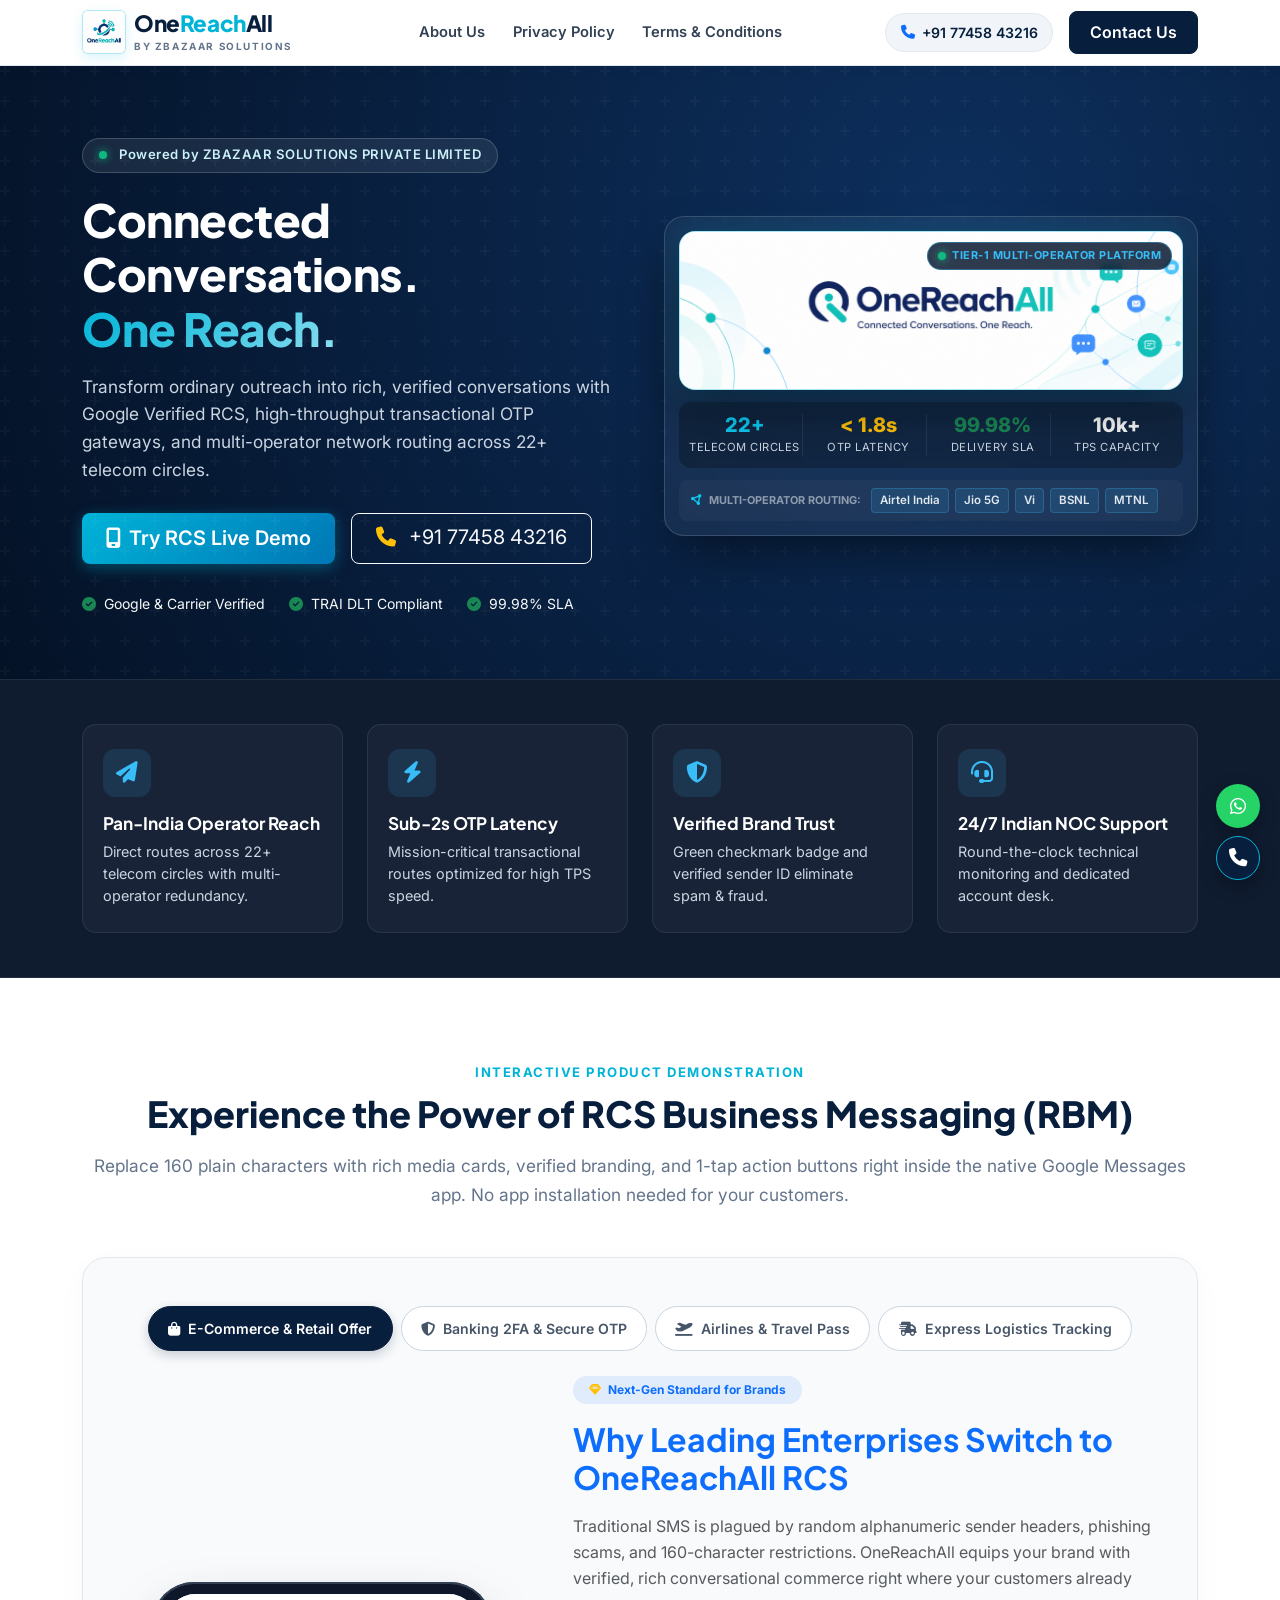
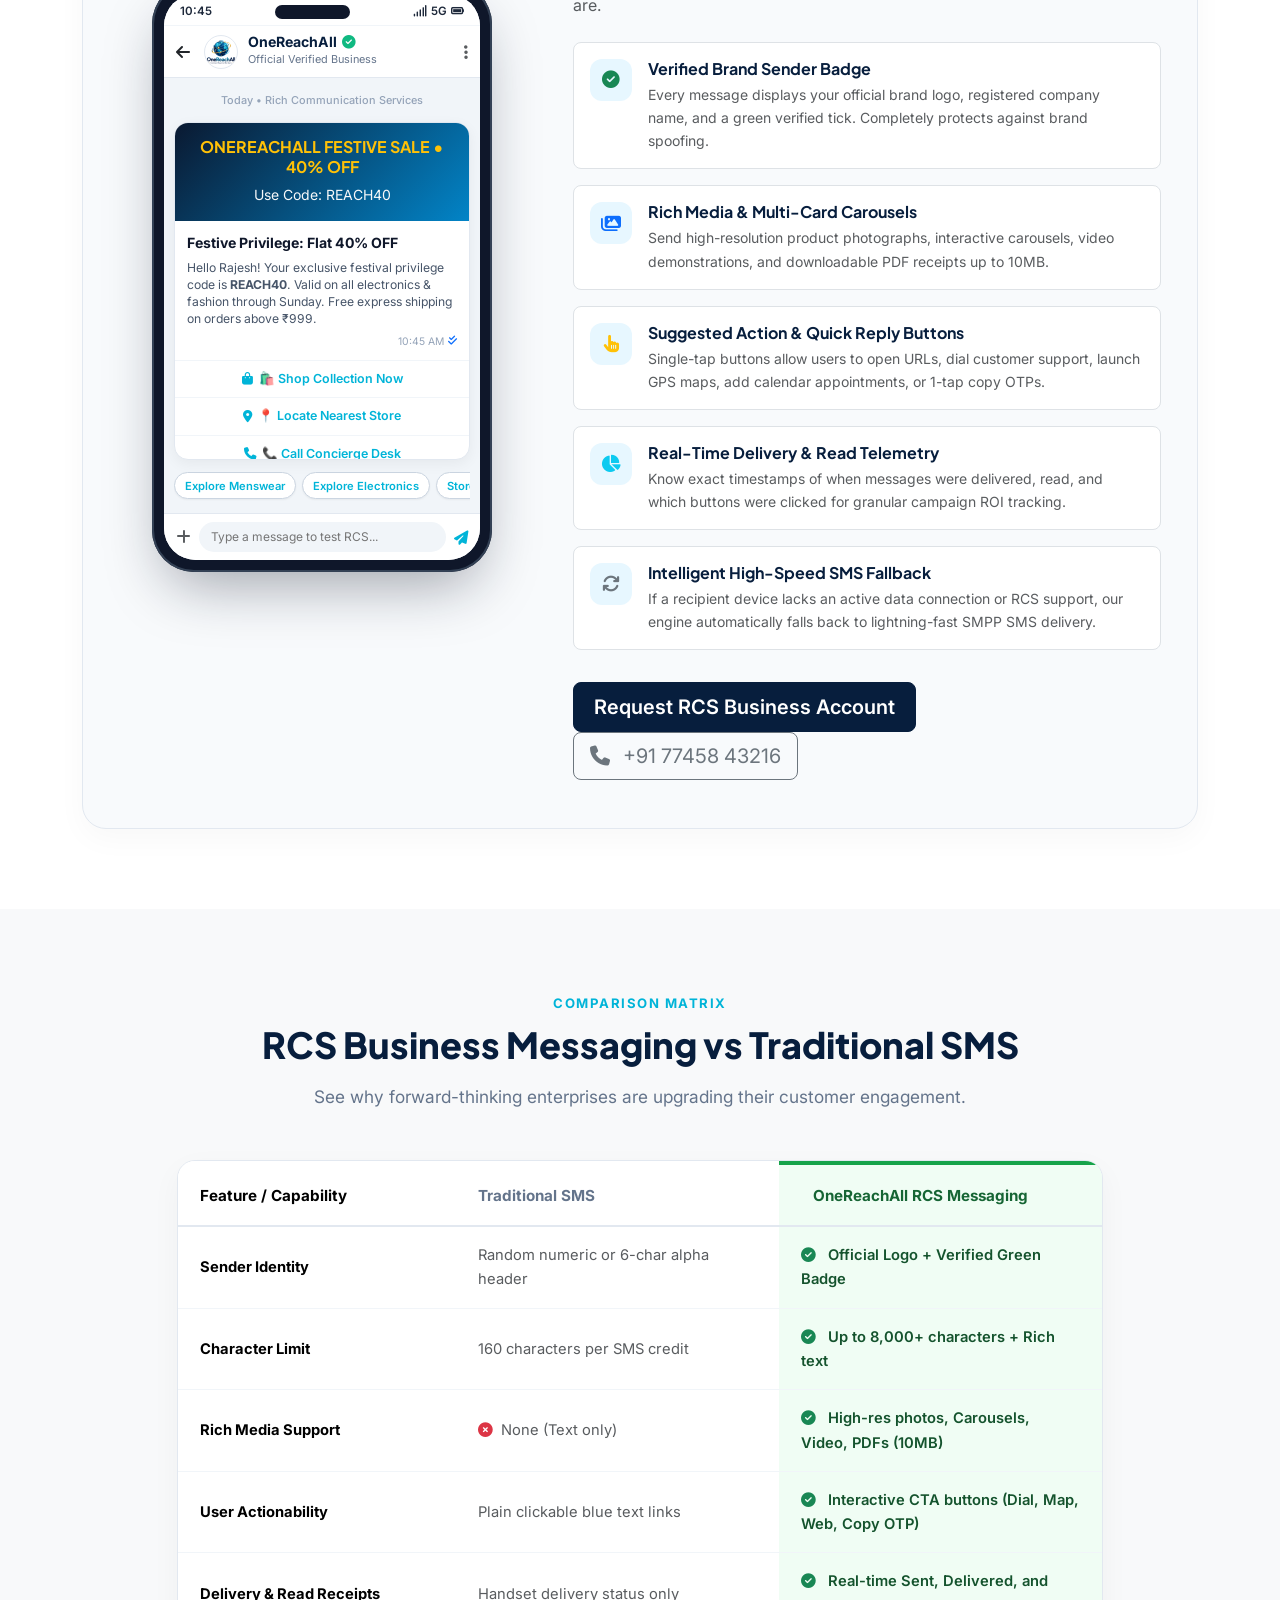
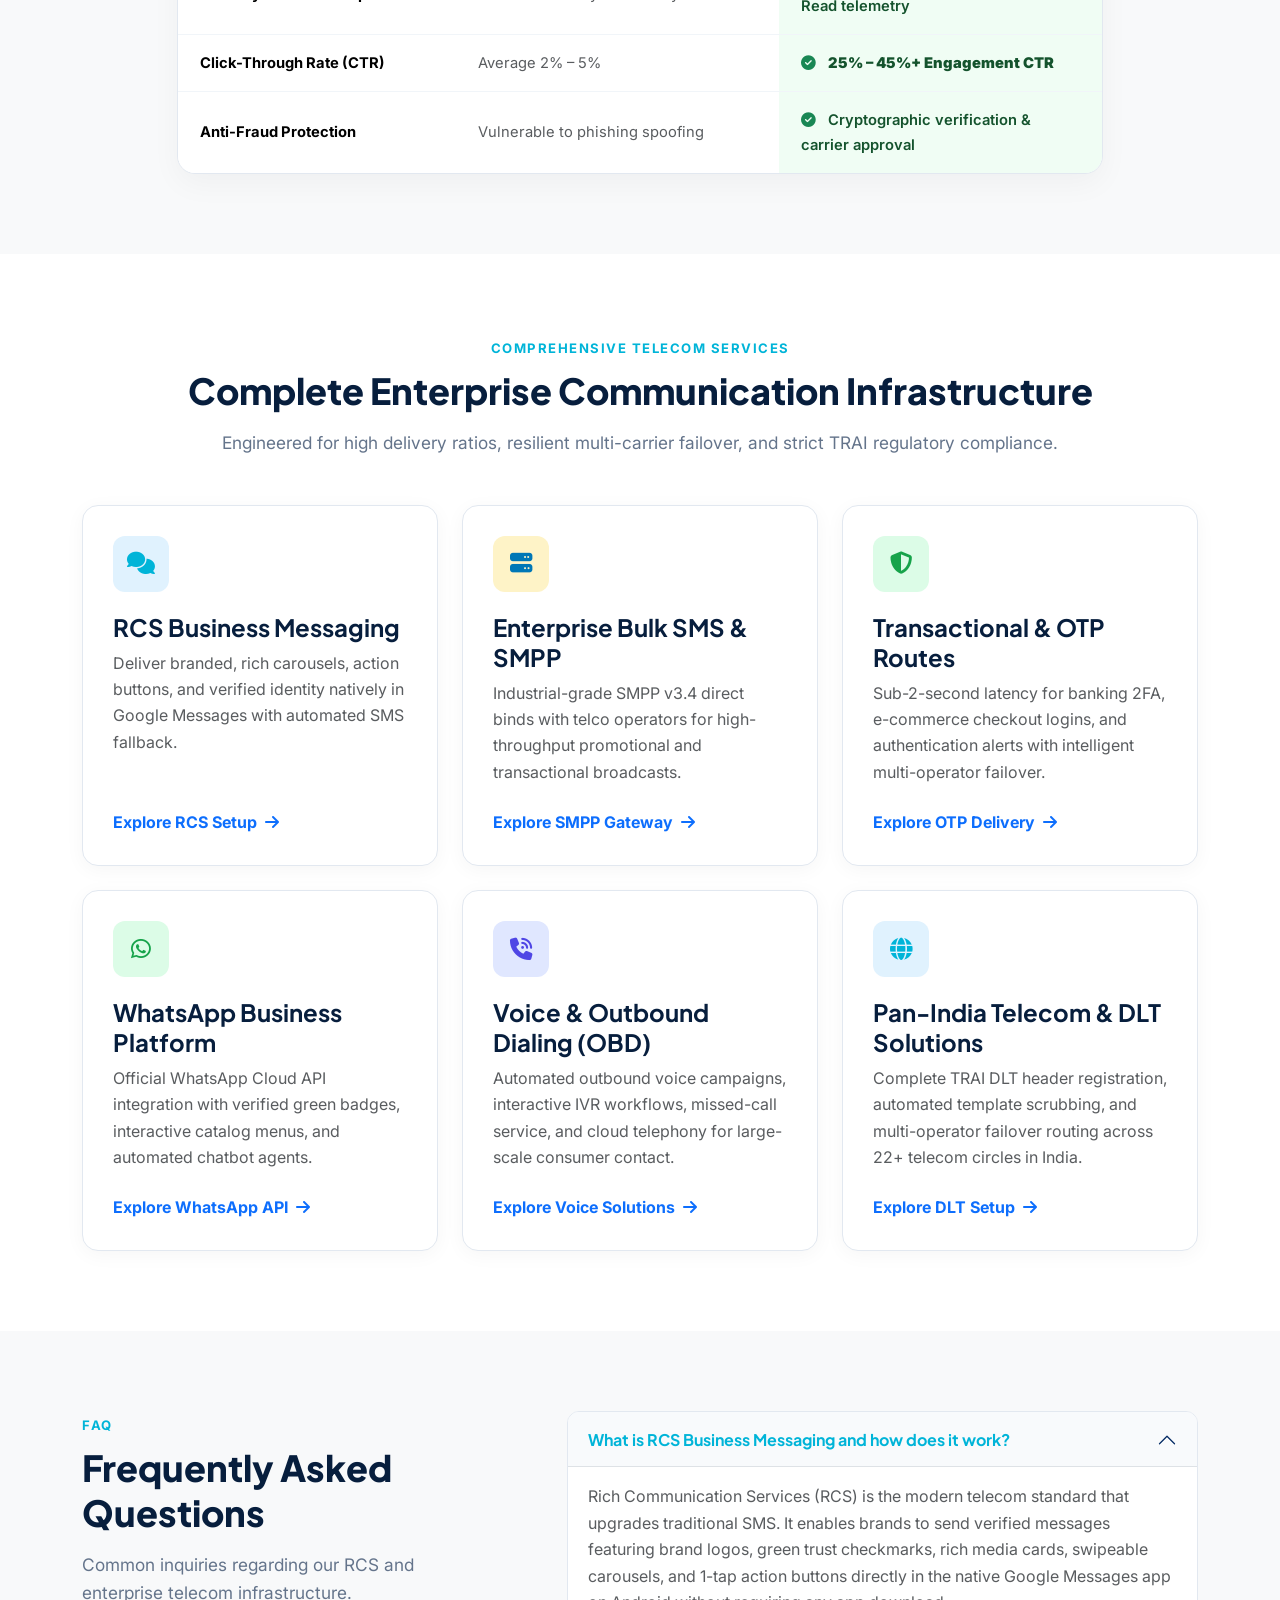
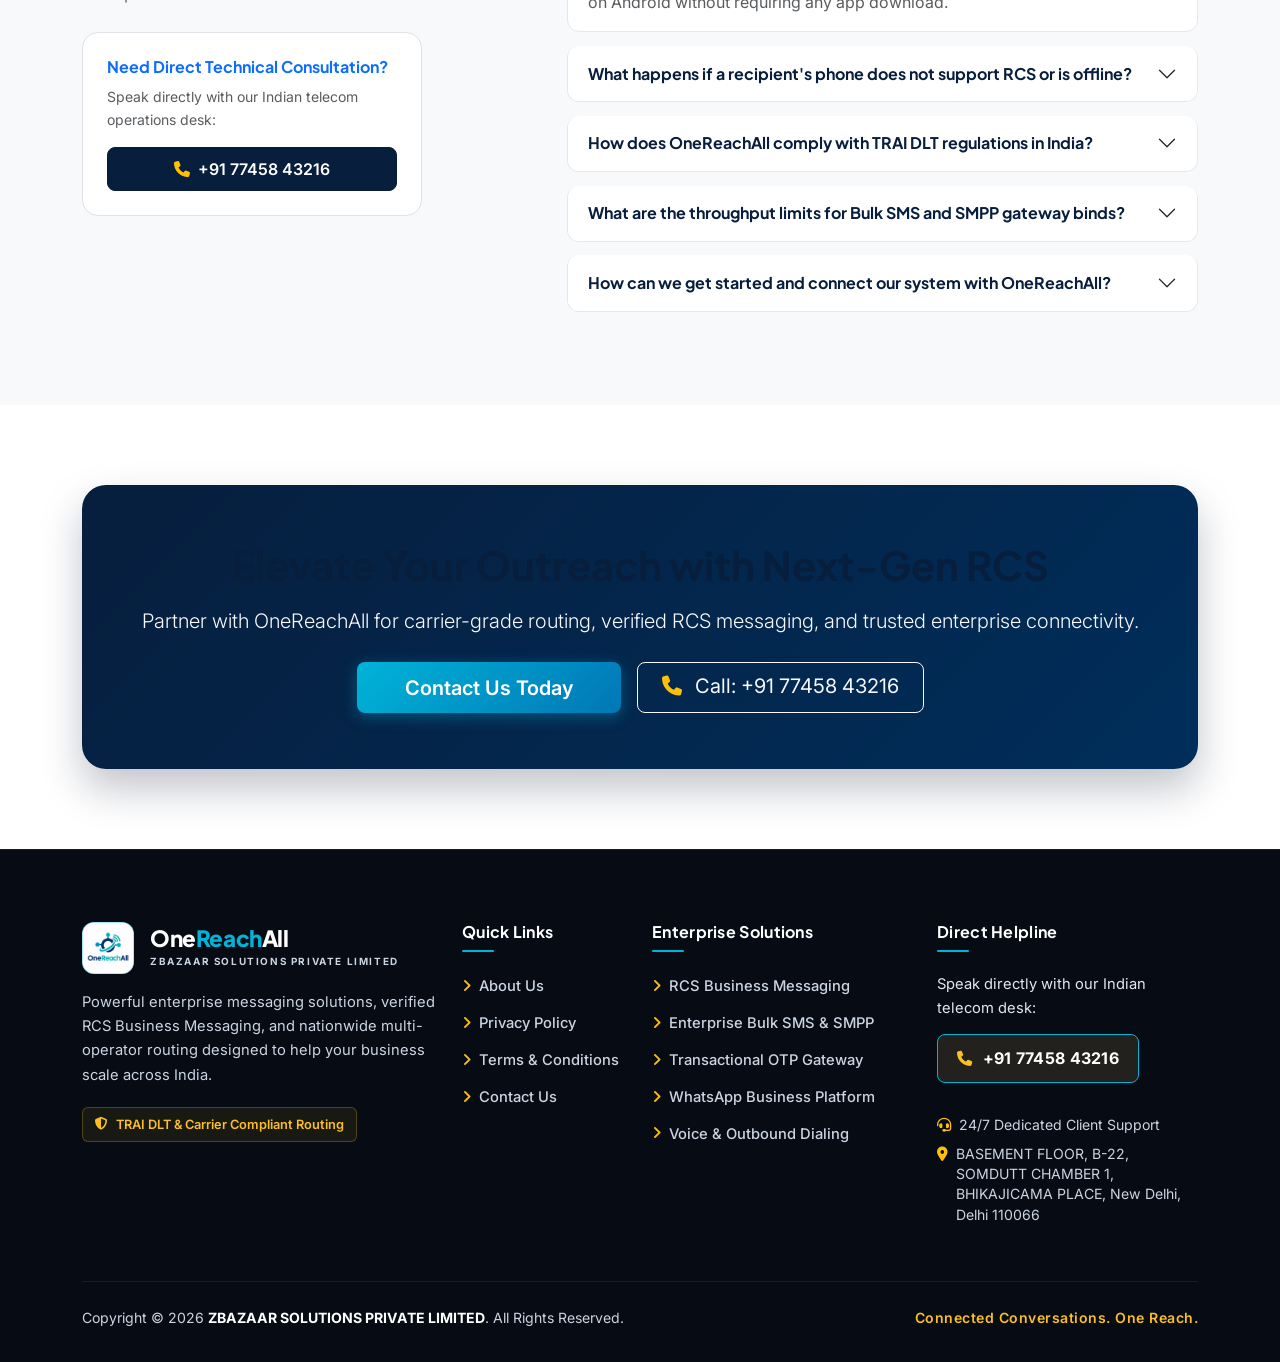
==== commit 78ee9718: "Purge all international and global claims: transition strictly to Pan-India enterprise telecom and T" ====
--- a/index.html
+++ b/index.html
@@ -4,7 +4,7 @@
   <meta charset="UTF-8">
   <meta name="viewport" content="width=device-width, initial-scale=1.0">
   <title>OneReachAll | Next-Gen RCS &amp; Enterprise Messaging Solutions</title>
-  <meta name="description" content="OneReachAll provides enterprise-grade RCS Business Messaging, Bulk SMS, SMPP Gateway, and global carrier connectivity. Connect Beyond Borders.">
+  <meta name="description" content="OneReachAll provides enterprise-grade RCS Business Messaging, Bulk SMS, SMPP Gateway, and multi-operator telecom connectivity across India. Connected Conversations. One Reach.">
   
   <link rel="icon" type="image/svg+xml" href="assets/images/logo-icon.svg">
   <link rel="preconnect" href="https://fonts.googleapis.com">
@@ -62,7 +62,7 @@
             Connected Conversations. <br><span class="gradient-text">One Reach.</span>
           </h1>
           <p class="hero-desc">
-            Transform ordinary outreach into rich, verified conversations with Google Verified RCS, high-throughput transactional OTP gateways, and global carrier interconnects across 190+ countries.
+            Transform ordinary outreach into rich, verified conversations with Google Verified RCS, high-throughput transactional OTP gateways, and multi-operator network routing across 22+ telecom circles.
           </p>
           <div class="d-flex flex-wrap gap-3 mb-4">
             <a href="#rcs-solutions" class="btn btn-gold btn-lg px-4">
@@ -85,14 +85,14 @@
             <div class="hero-banner-wrap">
               <img src="assets/images/banner.png" alt="OneReachAll - Connected Conversations. One Reach." class="hero-banner-img">
               <div class="hero-banner-overlay-badge">
-                <span class="pulse-dot"></span> LIVE TIER-1 GLOBAL NETWORK
+                <span class="pulse-dot"></span> TIER-1 MULTI-OPERATOR PLATFORM
               </div>
             </div>
 
             <div class="hero-telemetry-grid">
               <div class="telemetry-item">
-                <div class="telemetry-val text-info">190+</div>
-                <div class="telemetry-lbl">Carrier Routes</div>
+                <div class="telemetry-val text-info">22+</div>
+                <div class="telemetry-lbl">Telecom Circles</div>
               </div>
               <div class="telemetry-item">
                 <div class="telemetry-val text-warning">&lt; 1.8s</div>
@@ -110,14 +110,14 @@
 
             <div class="hero-route-ticker">
               <span class="text-white-50 text-uppercase fw-bold me-1" style="font-size: 0.68rem;">
-                <i class="fa fa-circle-nodes text-info me-1"></i> Active Interconnects:
+                <i class="fa fa-circle-nodes text-info me-1"></i> Multi-Operator Routing:
               </span>
               <span class="ticker-pill">Airtel India</span>
               <span class="ticker-pill">Jio 5G</span>
               <span class="ticker-pill">Vi</span>
-              <span class="ticker-pill">Singtel</span>
-              <span class="ticker-pill">Etisalat</span>
-              <span class="ticker-pill">Vodafone UK</span>
+              <span class="ticker-pill">BSNL</span>
+              <span class="ticker-pill">MTNL</span>
+              
             </div>
           </div>
         </div>
@@ -132,8 +132,8 @@
         <div class="col-md-3 col-sm-6">
           <div class="feature-box">
             <div class="feature-icon-wrap"><i class="fa fa-paper-plane"></i></div>
-            <h4>Global Carrier Reach</h4>
-            <p>Direct routes to 190+ countries with Tier-1 telco interconnects.</p>
+            <h4>Pan-India Operator Reach</h4>
+            <p>Direct routes across 22+ telecom circles with multi-operator redundancy.</p>
           </div>
         </div>
         <div class="col-md-3 col-sm-6">
@@ -429,7 +429,7 @@
         <span class="section-tag">Comprehensive Telecom Services</span>
         <h2 class="section-title">Complete Enterprise Communication Infrastructure</h2>
         <p class="lead-text">
-          Engineered for high delivery ratios, resilient multi-carrier failover, and global compliance.
+          Engineered for high delivery ratios, resilient multi-carrier failover, and strict TRAI regulatory compliance.
         </p>
       </div>
 
@@ -508,12 +508,12 @@
         <div class="col-lg-4 col-md-6">
           <div class="service-card">
             <div class="service-icon"><i class="fa fa-globe"></i></div>
-            <h4 class="fw-bold mb-2">Global Carrier Interconnect</h4>
+            <h4 class="fw-bold mb-2">Pan-India Telecom &amp; DLT Solutions</h4>
             <p class="text-muted mb-4 flex-grow-1">
-              Direct Tier-1 wholesale telecom routes spanning 190+ countries with competitive volume pricing and strict SLA guarantees.
+              Complete TRAI DLT header registration, automated template scrubbing, and multi-operator failover routing across 22+ telecom circles in India.
             </p>
             <a href="contact-us" class="text-primary fw-bold text-decoration-none">
-              Explore Global Routes <i class="fa fa-arrow-right ms-1"></i>
+              Explore DLT Setup <i class="fa fa-arrow-right ms-1"></i>
             </a>
           </div>
         </div>
@@ -620,7 +620,7 @@
       <div class="cta-banner text-center">
         <h2 class="display-6 fw-bold mb-3">Elevate Your Outreach with Next-Gen RCS</h2>
         <p class="lead text-light mb-4 max-w-700 mx-auto">
-          Partner with OneReachAll for carrier-grade routing, verified RCS messaging, and trusted global connectivity.
+          Partner with OneReachAll for carrier-grade routing, verified RCS messaging, and trusted enterprise connectivity.
         </p>
         <div class="d-flex flex-wrap justify-content-center gap-3">
           <a href="contact-us" class="btn btn-gold btn-lg px-5">Contact Us Today</a>
@@ -645,7 +645,7 @@
             </div>
           </a>
           <p class="footer-desc">
-            Powerful enterprise messaging solutions, verified RCS Business Messaging, and global routing designed to help your business scale globally.
+            Powerful enterprise messaging solutions, verified RCS Business Messaging, and nationwide multi-operator routing designed to help your business scale across India.
           </p>
           <div class="footer-trust-badge">
             <i class="fa fa-shield-halved me-2"></i> TRAI DLT &amp; Carrier Compliant Routing
@@ -689,7 +689,7 @@
 
       <div class="footer-bottom d-flex flex-wrap justify-content-between align-items-center">
         <div>Copyright &copy; 2026 <strong>ZBAZAAR SOLUTIONS PRIVATE LIMITED</strong>. All Rights Reserved.</div>
-        <div class="footer-tagline">Connect Beyond Borders</div>
+        <div class="footer-tagline">Connected Conversations. One Reach.</div>
       </div>
     </div>
   </footer>
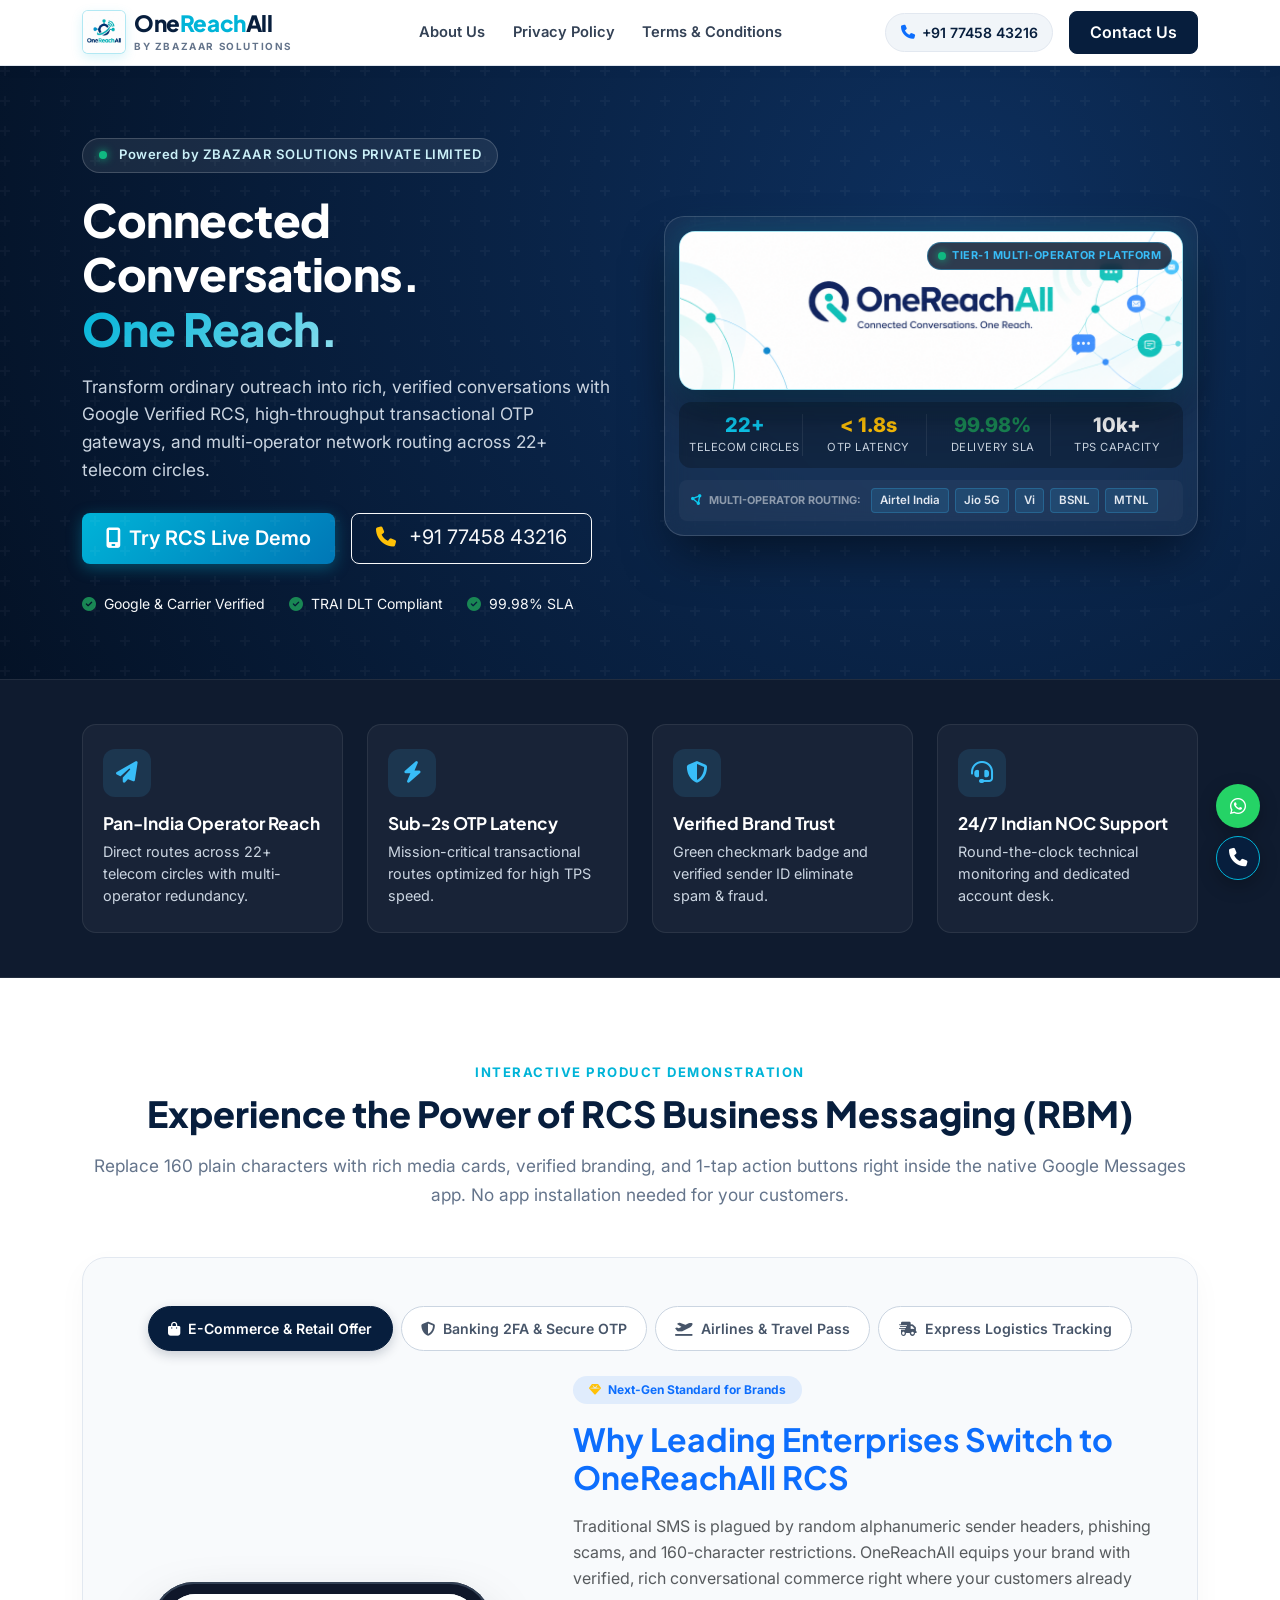
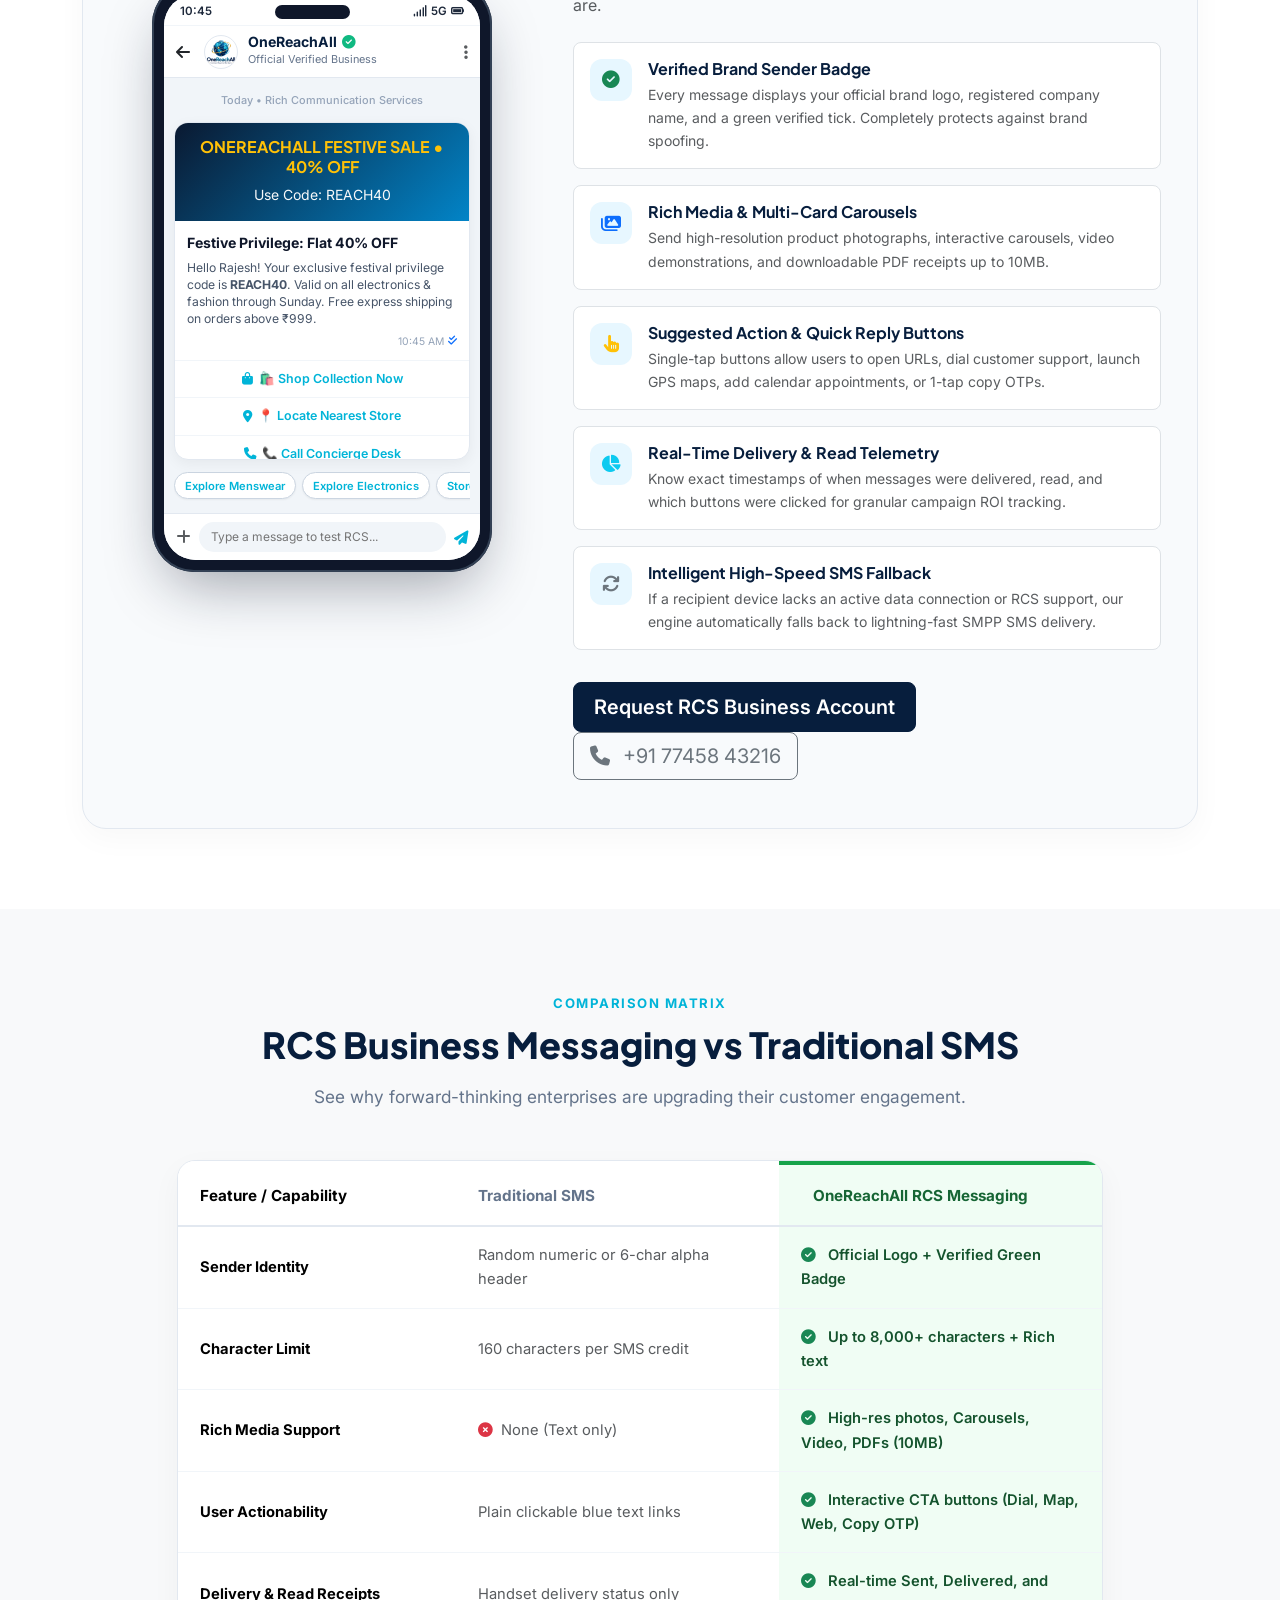
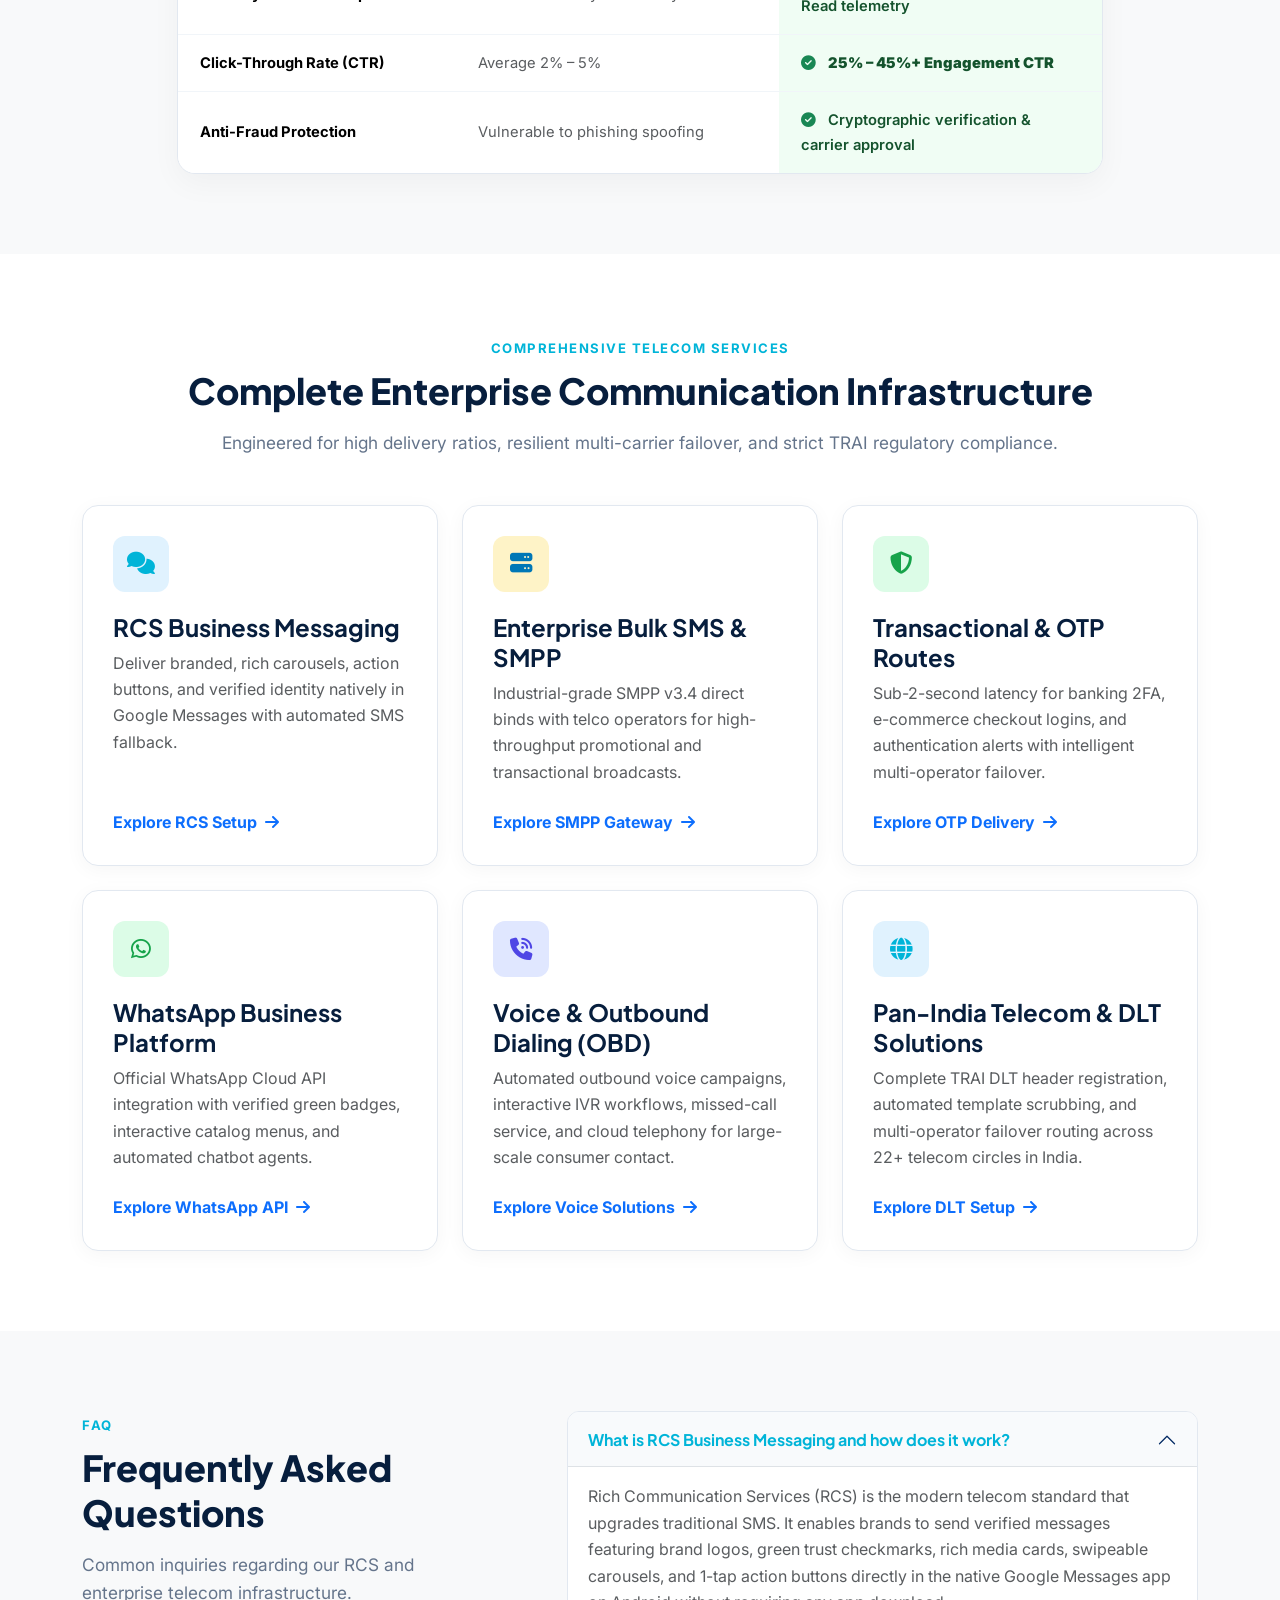
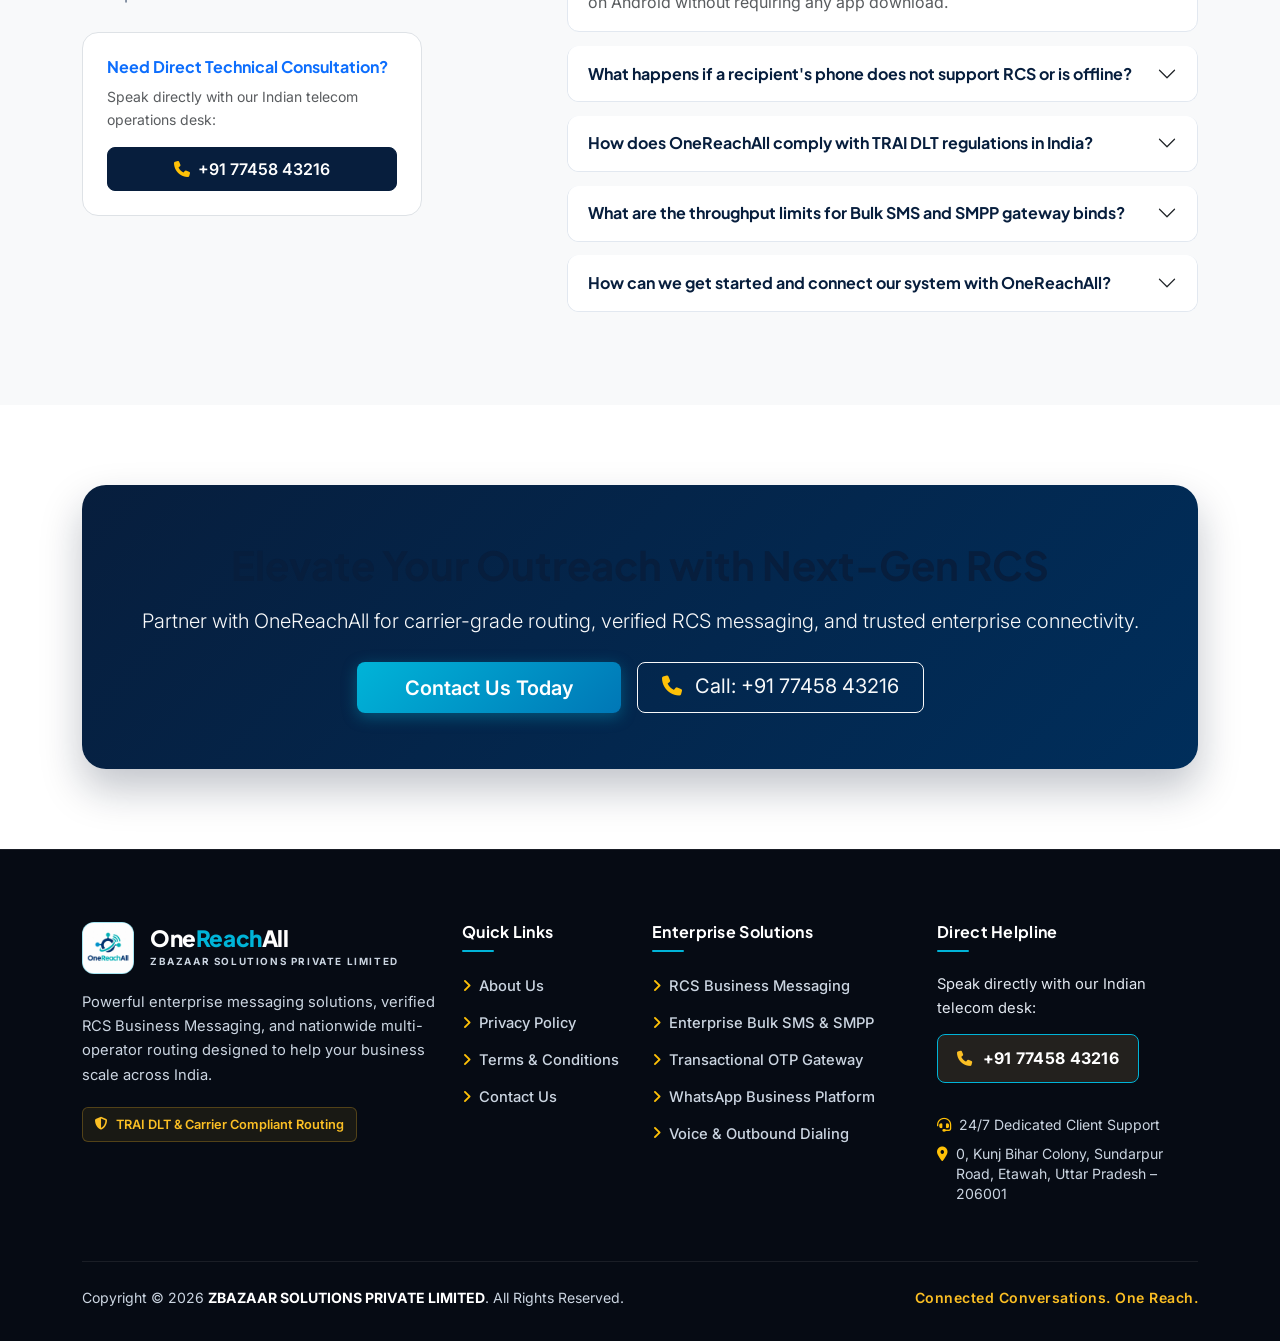
==== commit ece94431: "Update registered office address to Etawah, Uttar Pradesh - 206001" ====
--- a/index.html
+++ b/index.html
@@ -682,7 +682,7 @@
           </a>
           <div class="footer-support-info">
             <div class="footer-info-item"><i class="fa fa-headset text-warning me-2"></i> 24/7 Dedicated Client Support</div>
-            <div class="footer-info-item"><i class="fa fa-location-dot text-warning me-2"></i> BASEMENT FLOOR, B-22, SOMDUTT CHAMBER 1, BHIKAJICAMA PLACE, New Delhi, Delhi 110066</div>
+            <div class="footer-info-item"><i class="fa fa-location-dot text-warning me-2"></i> 0, Kunj Bihar Colony, Sundarpur Road, Etawah, Uttar Pradesh &ndash; 206001</div>
           </div>
         </div>
       </div>
